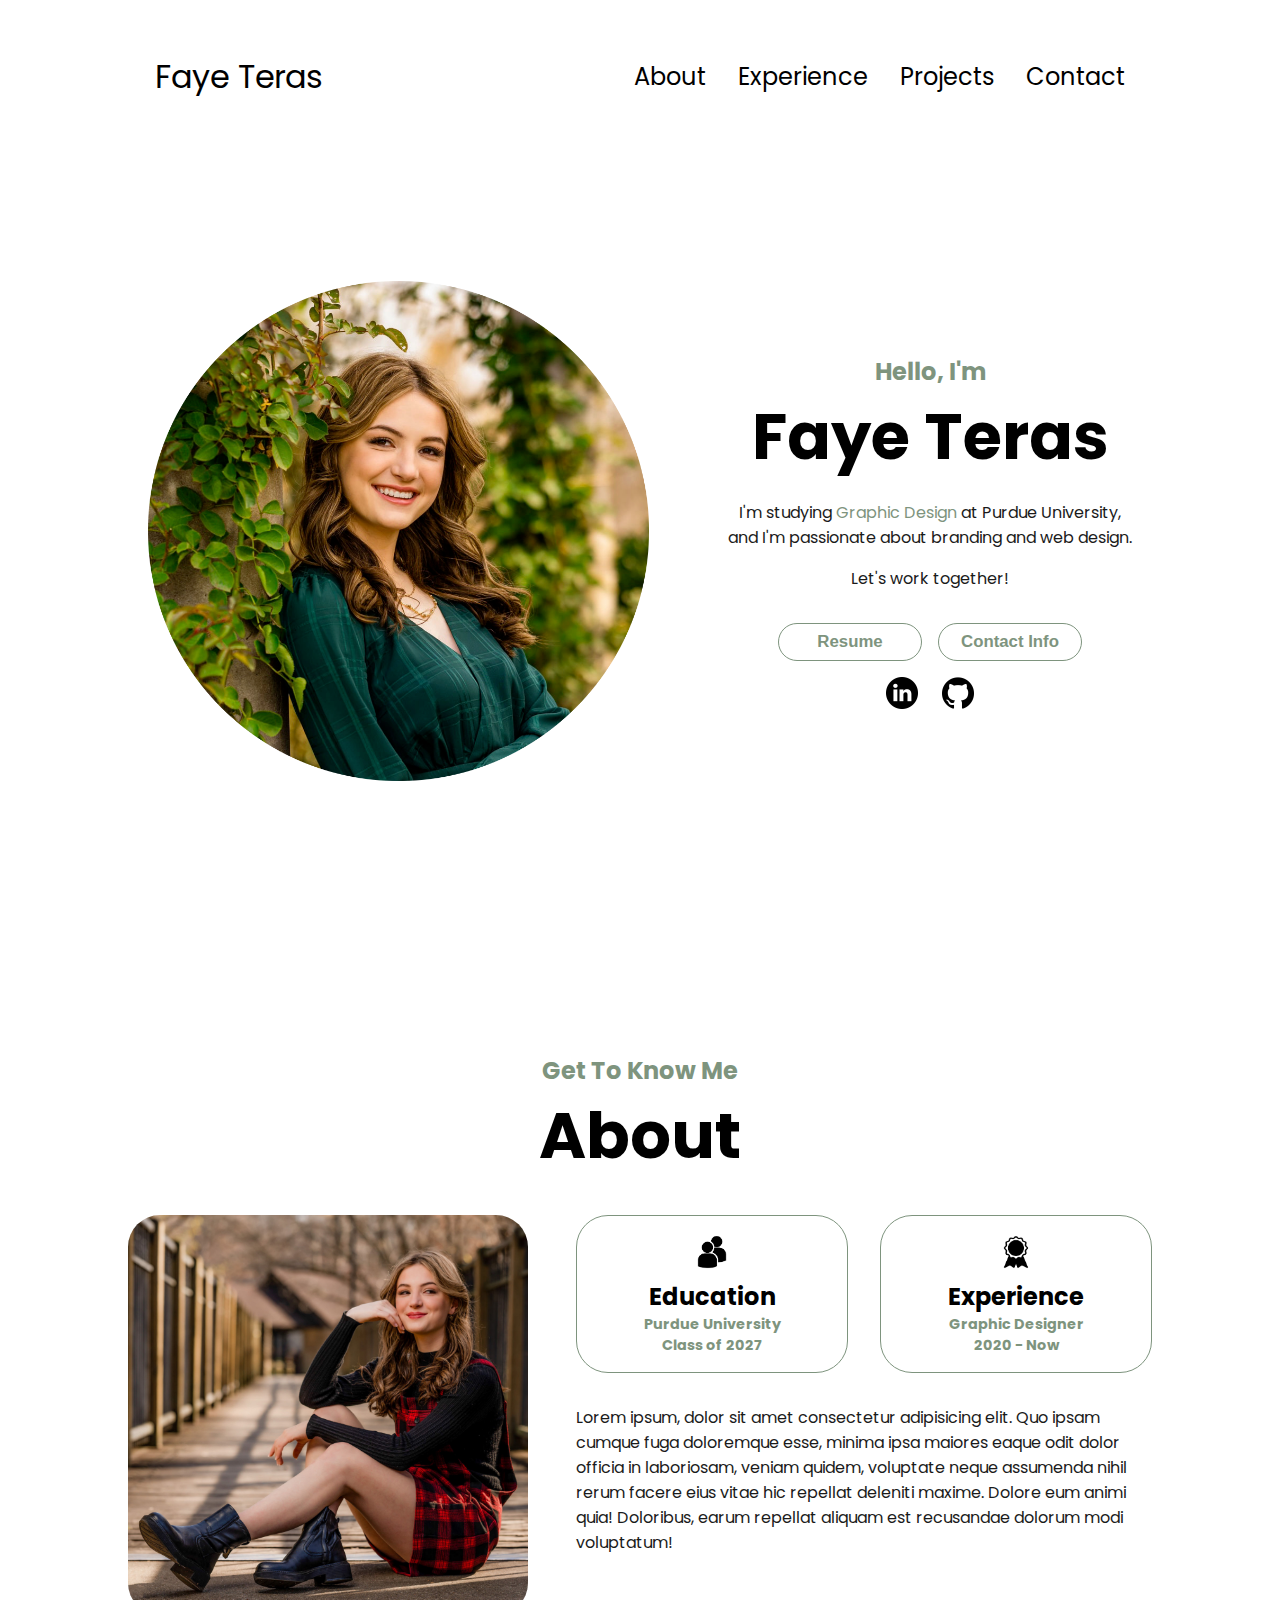
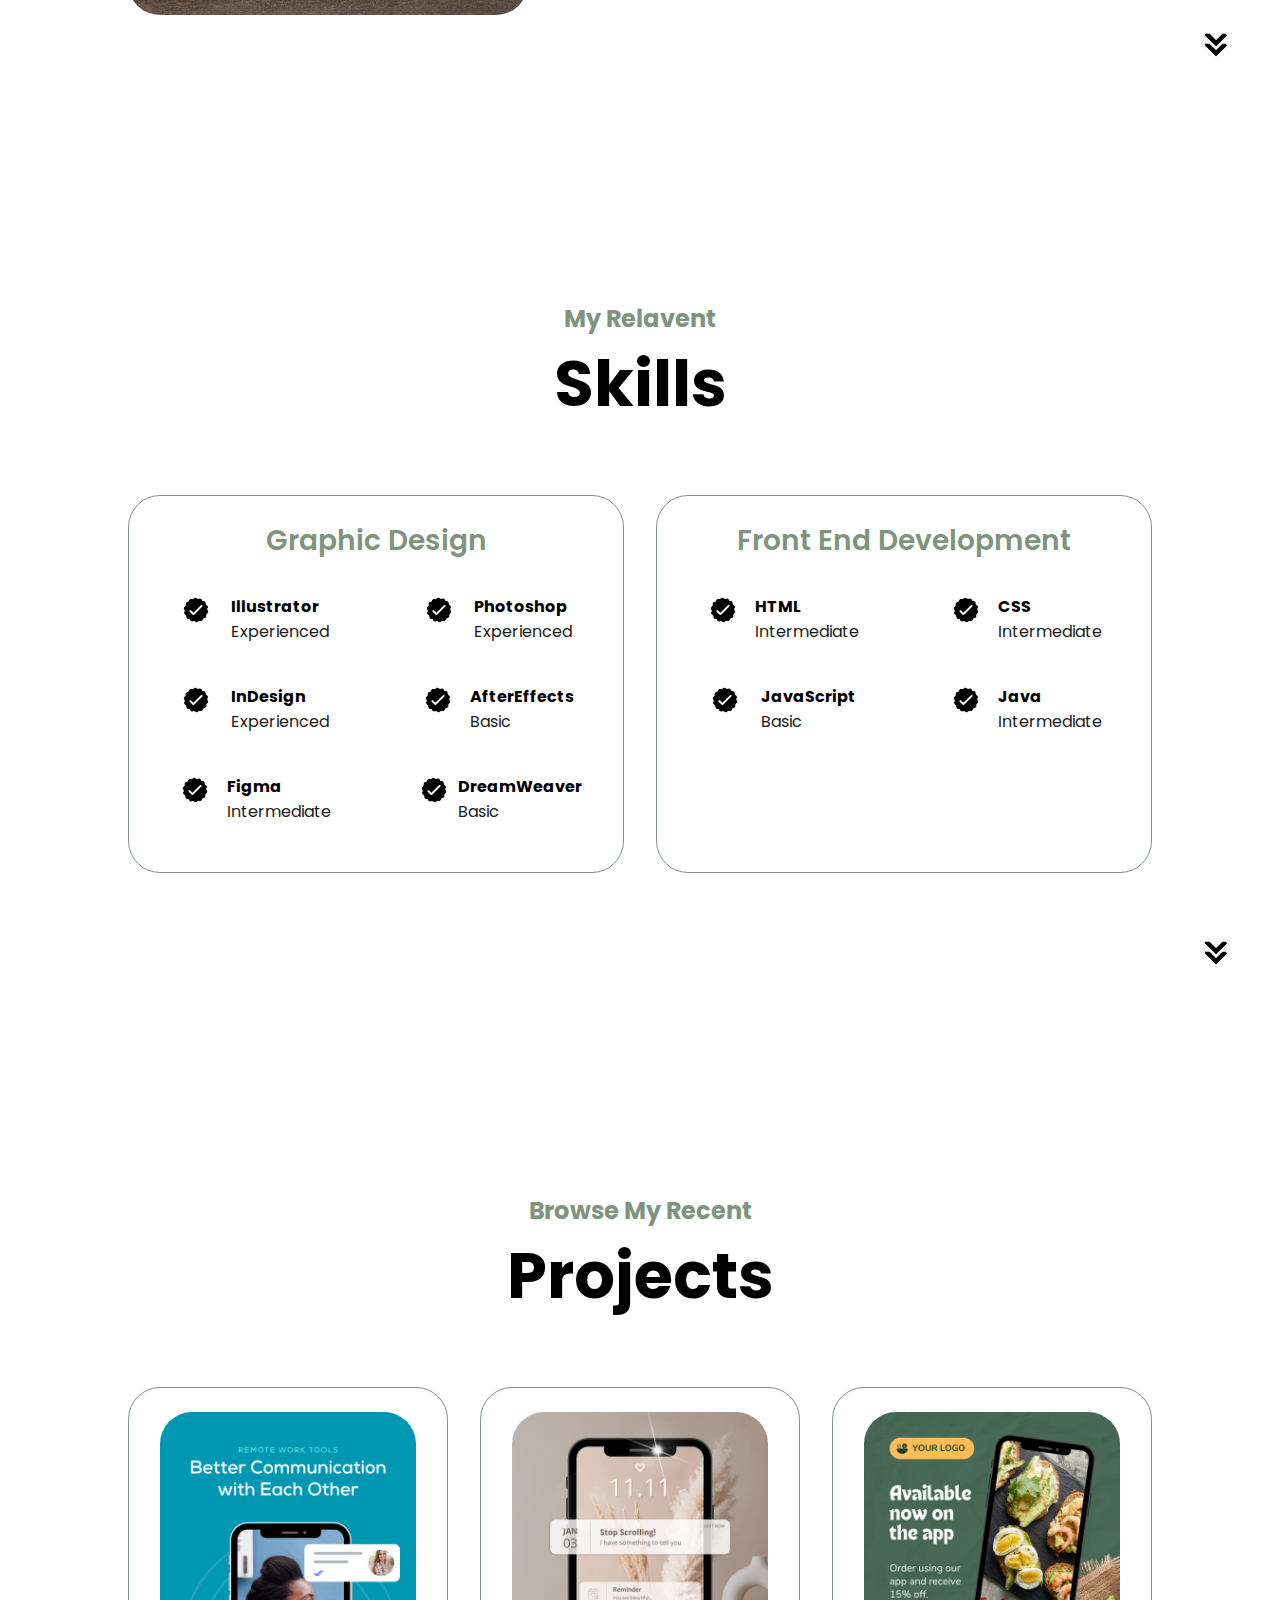
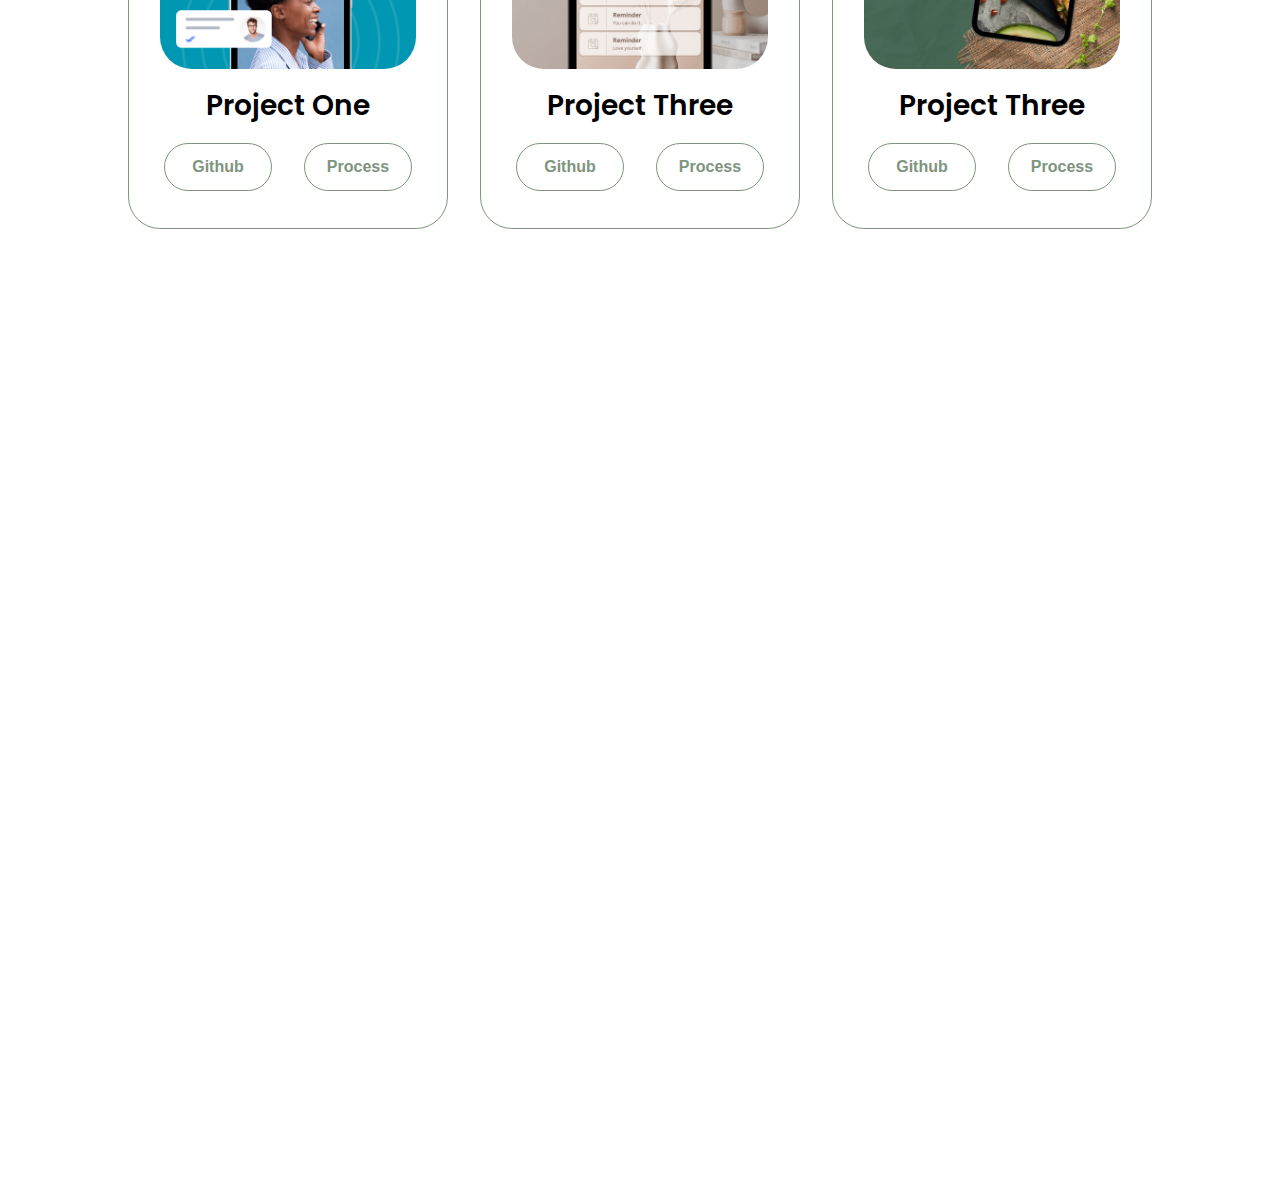
==== index.html @ a43ea4df "Projects" ====
<!DOCTYPE html>
<html lang="en">
  <head>
    <meta charset="UTF-8" />
    <meta name="viewport" content="width=device-width, initial-scale=1.0" />
    <title>My Portfolio</title>
    <link rel="stylesheet" href="style.css" />
    <link rel="stylesheet" href="mediaqueries.css" />
  </head>

  <body>
    <nav id="desktop-nav">
      <div class="logo">Faye Teras</div>
      <div>
        <ul class="nav-links">
          <li><a href="#about">About</a></li>
          <li><a href="#experience">Experience</a></li>
          <li><a href="#projects">Projects</a></li>
          <li><a href="#contact">Contact</a></li>
        </ul>
      </div>
    </nav>

    <nav id="hamburger-nav">
      <div class="logo">Faye Teras</div>
      <div class="hamburger-menu">
        <div class="hamburger-icon" onclick="toggleMenu()">
          <span></span>
          <span></span>
          <span></span>
        </div>
        <div class="menu-links">
          <li><a href="#about" onclick="toggleMenu()">About</a></li>
          <li><a href="#experience" onclick="toggleMenu()">Experience</a></li>
          <li><a href="#projects" onclick="toggleMenu()">Projects</a></li>
          <li><a href="#contact" onclick="toggleMenu()">Contact</a></li>
        </div>
      </div>
    </nav>

    <section id="profile">
      <div class="section__pic-container">
        <img src="./assets/profile-pic.png" alt="Faye Teras profile Picture" />
      </div>
      <div class="section__text">
        <h4 class="section__text__p1">Hello, I'm</h4>
        <h1 class="title">Faye Teras</h1>
        <p class="section__text__description">
          I'm studying <emph>Graphic Design</emph> at Purdue University,
          <br />and I'm passionate about branding and web design.
        </p>
        <p class="section__text__description">Let's work together!</p>
        <div class="btn-container">
          <button
            class="btn btn-color-2"
            onclick="window.open('./assets/resume.pdf')"
          >
            Resume
          </button>
          <button class="btn btn-color-1" onclick="location.href='./#contact'">
            Contact Info
          </button>
        </div>
        <div id="socials-container">
          <img
            src="./assets/linkedin.png"
            alt="LinkedIn Profile"
            class="icon"
            onclick="location.href='https://www.linkedin.com/in/emma-teras-9372b9293/'"
          />
          <img
            src="./assets/github.png"
            alt="Github"
            class="icon"
            onclick="location.href='https://www.linkedin.com/in/emma-teras-9372b9293/'"
          />
        </div>
      </div>
    </section>

    <section id="about">
      <h4 class="section__text__p1">Get To Know Me</h4>
      <h1 class="title">About</h1>
      <div class="section-container">
        <div class="section__pic-container">
          <img
            src="assets/about-pic.png"
            alt="Profile Picture"
            class="about-pic"
          />
        </div>
        <div class="about-details-container">
          <div class="about-containers">
            <div class="detail-containers">
              <img
                src="./assets/education.png"
                alt="Education Icon"
                class="graphic about-icon"
              />
              <h3>Education</h3>
              <h4>Purdue University <br />Class of 2027</h4>
            </div>
            <div class="detail-containers">
              <img
                src="./assets/experience.png"
                alt="Experience Icon"
                class="graphic about-icon"
              />
              <h3>Experience</h3>
              <h4>Graphic Designer <br />2020 - Now</h4>
            </div>
          </div>
          <div class="text-container">
            <p>
              Lorem ipsum, dolor sit amet consectetur adipisicing elit. Quo
              ipsam cumque fuga doloremque esse, minima ipsa maiores eaque odit
              dolor officia in laboriosam, veniam quidem, voluptate neque
              assumenda nihil rerum facere eius vitae hic repellat deleniti
              maxime. Dolore eum animi quia! Doloribus, earum repellat aliquam
              est recusandae dolorum modi voluptatum!
            </p>
          </div>
        </div>
      </div>
      <img
        src="./assets/arrow.png"
        alt="Arrow icon"
        class="icon arrow"
        onclick="location.href='#experience'"
      />
    </section>

    <section id="experience">
      <h4 class="section__text__p1">My Relavent</h4>
      <h1 class="title">Skills</h1>
      <div class="experience-details-container">
        <div class="about-containers">
          <div class="details-containers">
            <h2 class="experience-sub-title">Graphic Design</h2>
            <div class="article-container">
              <article>
                <img
                  src="./assets/checkmark.png"
                  alt="experience icon"
                  class="graphic"
                />
                <div>
                  <h3>Illustrator</h3>
                  <p>Experienced</p>
                </div>
              </article>
              <article>
                <img
                  src="./assets/checkmark.png"
                  alt="experience icon"
                  class="graphic"
                />
                <div>
                  <h3>Photoshop</h3>
                  <p>Experienced</p>
                </div>
              </article>
              <article>
                <img
                  src="./assets/checkmark.png"
                  alt="experience icon"
                  class="graphic"
                />
                <div>
                  <h3>InDesign</h3>
                  <p>Experienced</p>
                </div>
              </article>
              <article>
                <img
                  src="./assets/checkmark.png"
                  alt="experience icon"
                  class="graphic"
                />
                <div>
                  <h3>AfterEffects</h3>
                  <p>Basic</p>
                </div>
              </article>
              <article>
                <img
                  src="./assets/checkmark.png"
                  alt="experience icon"
                  class="graphic"
                />
                <div>
                  <h3>Figma</h3>
                  <p>Intermediate</p>
                </div>
              </article>
              <article>
                <img
                  src="./assets/checkmark.png"
                  alt="experience icon"
                  class="graphic"
                />
                <div>
                  <h3>DreamWeaver</h3>
                  <p>Basic</p>
                </div>
              </article>
            </div>
          </div>
          <div class="details-containers">
            <h2 class="experience-sub-title">Front End Development</h2>
            <div class="article-container">
              <article>
                <img
                  src="./assets/checkmark.png"
                  alt="experience icon"
                  class="graphic"
                />
                <div>
                  <h3>HTML</h3>
                  <p>Intermediate</p>
                </div>
              </article>
              <article>
                <img
                  src="./assets/checkmark.png"
                  alt="experience icon"
                  class="graphic"
                />
                <div>
                  <h3>CSS</h3>
                  <p>Intermediate</p>
                </div>
              </article>
              <article>
                <img
                  src="./assets/checkmark.png"
                  alt="experience icon"
                  class="graphic"
                />
                <div>
                  <h3>JavaScript</h3>
                  <p>Basic</p>
                </div>
              </article>
              <article>
                <img
                  src="./assets/checkmark.png"
                  alt="experience icon"
                  class="graphic"
                />
                <div>
                  <h3>Java</h3>
                  <p>Intermediate</p>
                </div>
              </article>
            </div>
          </div>
        </div>
      </div>
      <img
        src="./assets/arrow.png"
        alt="Arrow icon"
        class="icon arrow"
        onclick="location.href='./#projects'"
      />
    </section>

    <section id="projects">
      <h4 class="section__text__p1">Browse My Recent</h4>
      <h1 class="title">Projects</h1>
      <div class="experience-details-container">
        <div class="details-containers color-container">
          <div class="article-container">
            <img
              src="./assets/project-1.png"
              alt="Project 1"
              class="project-img"
            />
          </div>
          <h2 class="experience-sub-title project-title">Project One</h2>
          <div class="button-container">
            <button
              class="btn btn-color-2 project-btn"
              onclick="location.href='https://github.com/'"
            >Github</button>
            <button
              class="btn btn-color-2 project-btn"
              onclick="location.href='https://github.com/'"
            >Process</button>
          </div>
        </div>
        <div class="details-containers color-container">
          <div class="article-container">
            <img
              src="./assets/project-2.png"
              alt="Project 2"
              class="project-img"
            />
          </div>
          <h2 class="experience-sub-title project-title">Project Three</h2>
          <div class="button-container">
            <button
              class="btn btn-color-2 project-btn"
              onclick="location.href='https://github.com/'"
            >Github</button>
            <button
              class="btn btn-color-2 project-btn"
              onclick="location.href='https://github.com/'"
            >Process</button>
          </div>
        </div>
        <div class="details-containers color-container">
          <div class="article-container">
            <img
              src="./assets/project-3.png"
              alt="Project 3"
              class="project-img"
            />
          </div>
          <h2 class="experience-sub-title project-title">Project Three</h2>
          <div class="button-container">
            <button
              class="btn btn-color-2 project-btn"
              onclick="location.href='https://github.com/'"
            >Github</button>
            <button
              class="btn btn-color-2 project-btn"
              onclick="location.href='https://github.com/'"
            >Process</button>
          </div>
        </div>
      </div>
      
    </section>

    <script src="script.js"></script>
  </body>
</html>
---- style.css ----
/* GENERAL                      #region*/

    @import url('https://fonts.googleapis.com/css2?family=Poppins:wght@300;400;500;600&display=swap');

    * {
        margin: 0;
        padding: 0;
    }

    body {
        font-family: "Poppins", sans-serif;
    }

    html {
        scroll-behavior: smooth;
    }

    p {
        color:rgb(27, 27, 27);
        font-size: 100%;
        font-weight: 400;
    }

    h4 {
        color: rgb(126, 148, 126);
        font-size: medium;
    }

    h3 {
        color: black;
        font-size: 2rem;
    }

     h1:hover, h2:hover, h3:hover, h4:hover {
        cursor: default;
    }
    /* #endregion */


/* TRANSITION */

    a, .btn{
        transition: all 300ms ease;
    }

/* DESKTOP NAV                  #region*/
    nav,
    .nav-links {
        display: flex;
    }

    nav {
        justify-content: space-around;
        align-items: center;
        height: 17vh;
    }

    .nav-links {
        gap: 2rem;
        list-style: none;
        font-size: 1.5rem;
    }

    a {
        color: black;
        text-decoration: none;
        text-decoration-color: white;
    }

    a:hover {
        color: rgb(126, 148, 126);
        text-decoration: underline;
        text-underline-offset: 0.5rem;
        text-decoration-color: rgb(126, 148, 126);
    }

    .logo {
        font-size: 2rem;
        
    }
    .logo:hover {
        cursor: default;
    }
/* #endregion */



/* HAMBURGER MENU               #region*/
    #hamburger-nav {
        display: none;
    }

    .hamburger-menu {
        position: relative;
        display: inline-block;
    }

    .hamburger-icon {
        display: flex;
        flex-direction: column;
        justify-content: space-between;
        height: 24px;
        width: 30px;
        cursor: pointer;
    }

    .hamburger-icon span {
        width: 100%;
        height: 2px;
        background-color: black;
        transition: all 0.3 ease-in-out;
    }

    .menu-links {
        position: absolute;
        top: 100%;
        right: 0%;
        background: white;
        width: fit-content;
        max-height: 0;
        overflow: hidden;
        transition: all 0.3 ease-in-out;
    }

    .menu-links a {
        display: block;
        padding: 10px;
        text-align: center;
        font-size: 1.5rem;
        color: black;
        text-decoration: none;
        transition: all 0.3 ease-in-out;
    }

    .menu-links li {
        list-style: none;
    }

    .menu-links.open {
        max-height: 300px;
    }

    .hamburger-icon.open span:first-child{
        transform: rotate(45deg) translate(10px, 5px);
    }
    .hamburger-icon.open span:nth-child(2){
        opacity: 0;
    }
    .hamburger-icon.open span:last-child{
        transform: rotate(-45deg) translate(10px, -5px);
    }

    .hamburger-icon span:first-child {
        transform: none;
    }
    .hamburger-icon span:first-child {
        opacity: 1;
    }
    .hamburger-icon span:first-child {
        transform: none;
    }
/* #endregion */

/* SECTIONS                     #region*/
    
    section {
        padding-top: 4rem;
        padding-bottom: 4rem;
        height: 96rem;
        margin: 8rem 8rem;
        box-sizing: border-box;
        min-height: fit-content;
    }

    .section-contatiner {
        display: flex;
    }
    /* #endregion */

/* PROFILE */

    #profile {
        display: flex;
        justify-content: center;
        gap: 5rem;
        height: 40vh;
        margin: 4rem 8rem;
    }

    .section__pic-container {
        display: flex;
        height: 500px;
        width: 500px;
        margin: auto, 0;
    }

    .section__text {
        align-self: center;
        text-align: center;
    }

    emph {
        color: rgb(126, 148, 126);
    }

    .section__text__p1 {
        text-align: center;
        font-size: 1.5rem;
    }

    .section__text__description {
        font-weight: 0;
        font-size: medium;
        margin-top: 1rem;
    }

    .title {
        font-size: 4rem;
        text-align: center;
    }

    #socials-container {
        display: flex;
        justify-content: center;
        margin-top: 1rem;
        gap: 1.5rem;
    }
    /* #endregion */

/* ICONS */

    .icon {
        cursor: pointer;
        height: 2rem;
        transition: all 300ms ease;
    }

    .icon:hover {
        filter:opacity(50%);
    }

/* BUTTONS */

    .btn-container {
        display: flex;
        justify-content: center;
        gap: 1rem;
        margin-top: 2rem;
    }

    .btn {
        font-weight: 600;
        font-size: 105%;
        transition: all 300ms ease;
        padding: .5rem;
        width: 9rem;
        border-radius: 2rem;
    }

    .btn-color-1, .btn-color-2 {
        border: rgb(126, 148, 126) 0.1rem solid;
        color: rgb(126, 148, 126);
        background: none;
    }

    .btn-color-2:hover, .btn-color-1:hover {
        background-color: rgb(126, 148, 126);
        border: none;
        cursor: pointer;
        color: white;
    }

    .btn-container {
        gap: 1rem;
    }

/* ABOUT */

    #about {
        position: relative;
        height: 45rem;
        padding-top: 5rem;
        justify-content: center;
        align-items: center;
    }

    .about-details-container {
        justify-content: flex-start;
        flex-direction: column;
    }

    .about-containers, .about-details-container {
        display: flex;
        gap: 2rem;
    }

    .about-pic {
        border-radius: 2rem;
    }

    .arrow {
        position: absolute;
        right: -5rem;
        bottom: 2rem;
    }

    .detail-containers {
        padding: 1rem;
        flex: 1;
        border-radius: 2rem;
        border: rgb(126, 148, 126) 0.1rem solid;
        text-align: center;
    }

    h4 {
        font-size: 90%;
    }

    #about .graphic {
        height: 2.5rem;
    }

    h3 {
        font-size: 1.5rem;
    }

    .section-container {
        padding-top: 2rem;
        gap: 3rem;
        height: auto;
        display: flex;
    }

    #about .section__pic-container {
        height: 400px;
        width: 400px;
        margin: auto, 0;
    }

/* EXPERIENCE */
    #experience {
        position: relative;
        height: 30rem;
        padding-top: 5rem;
    }

    .experience-sub-title {
        color: rgb(126, 148, 126);
        font-weight: 600;
        font-size: 1.75rem;
        margin-bottom: 2rem;
    }

    .experience-details-container {
        display: flex;
        justify-content: center;
        flex-direction: row;
        gap: 2rem;
    }

    .details-containers {
        padding: 1.5rem;
        padding-bottom: 3rem;
        margin: 4rem 0;
        flex: 1;
        text-align: center;
        border: rgb(126, 148, 126) .1rem solid;
        border-radius: 2rem;
    }

    .article-container {
        display: flex;
        text-align: initial;
        flex-wrap: wrap;
        flex-direction: row;
        gap: 2.5rem;
        justify-content: space-around;
    }

    article {
        display: flex;
        width: 10rem;
        justify-content: space-around;
        gap: 0.5rem;
    }

    article h3 {
        font-size: medium;
    }

    article .graphic {
        height: 2rem;
    }

/* PROJECTS #region */
    #projects {
        position: relative;
    }

    .color-container {
        background-color: rgb(255, 255, 255);
        height: 23rem;
        min-width: 10rem;
    }

    .project-title {
        color: black;
        margin-bottom: 1rem;
    }

    .project-img {
        border-radius: 2rem;
        width: 95%;
        margin-bottom: 1rem;
    }

    .button-container {
        display: flex;
        flex-direction: row;
        justify-content: center;
        gap: 2rem;
    }

    .project-btn {
        width: 40%;
        height: 3rem;
        font-size: medium;
        min-width: 4rem;
    }



/* #endregion */
---- mediaqueries.css ----
@media screen and (max-width: 1000px) {
    #desktop-nav {
        display: none;
    }
    #hamburger-nav {
        display: flex;
    }
}
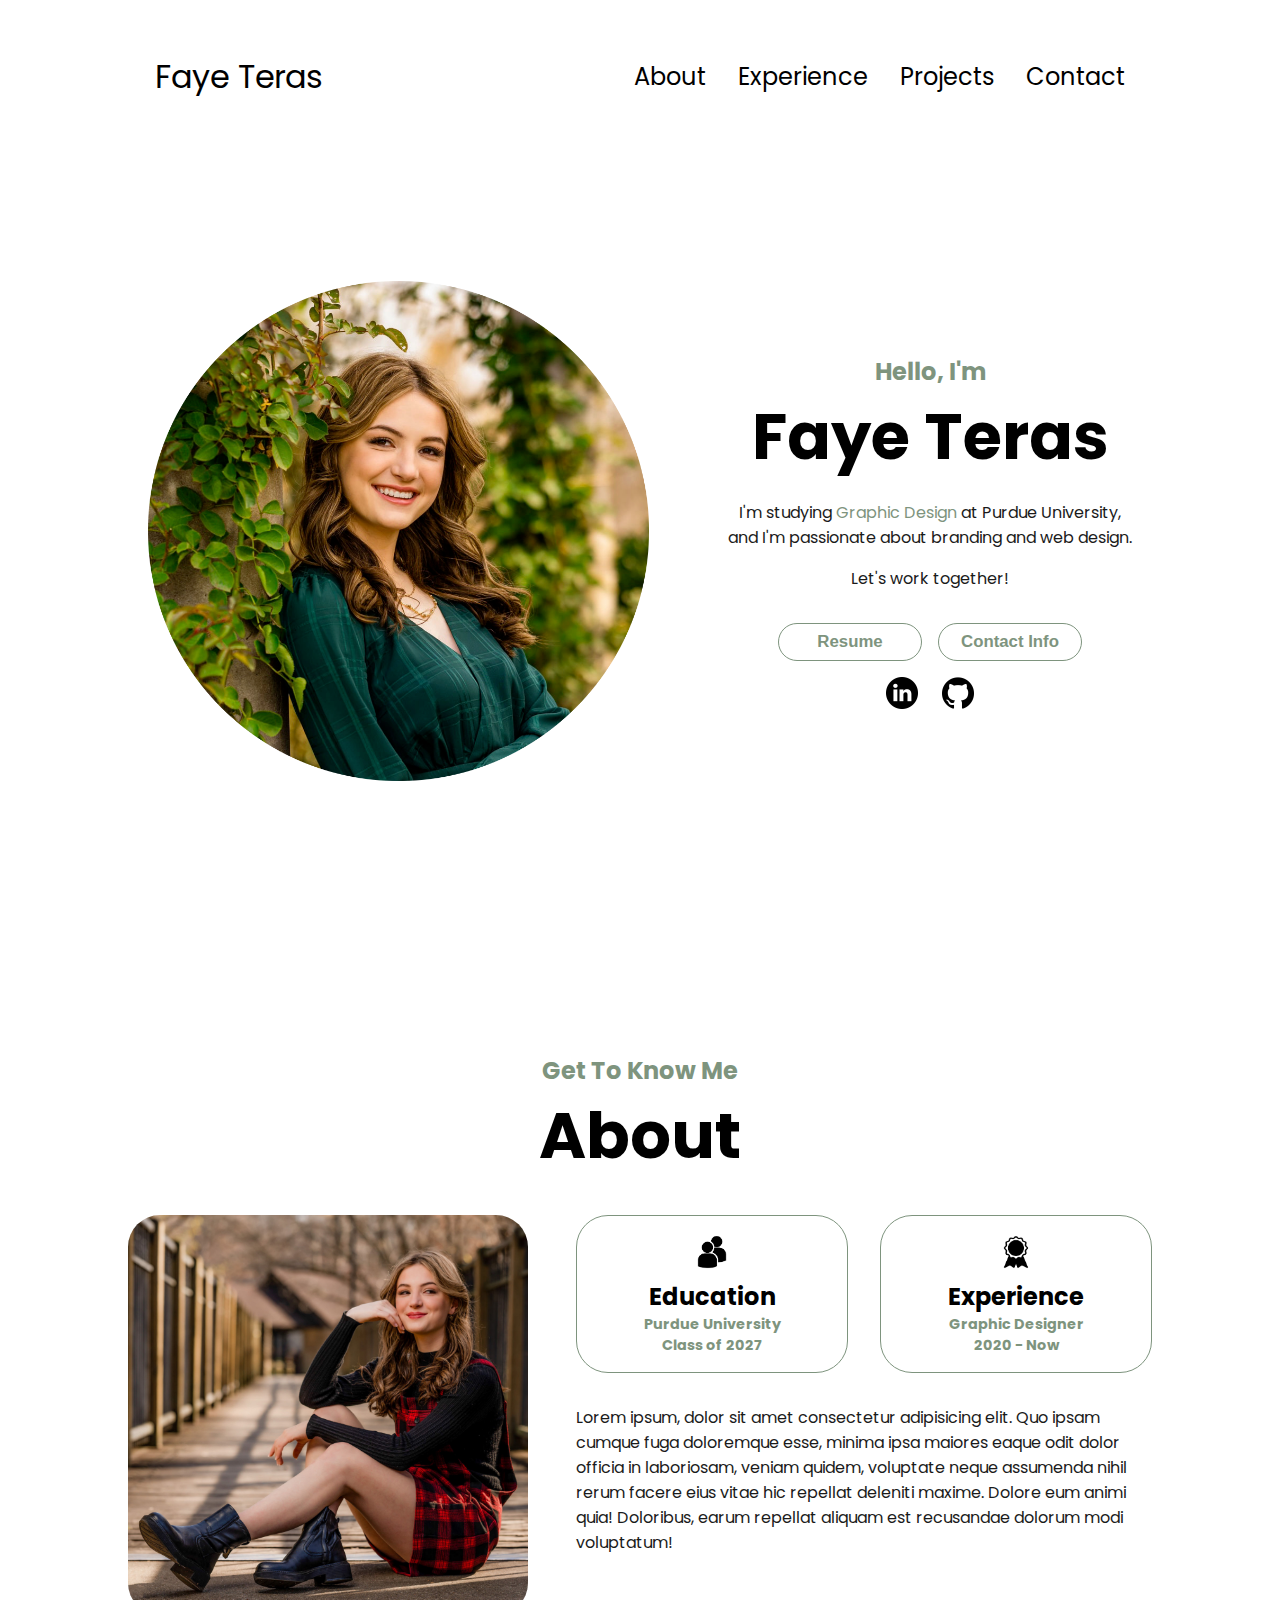
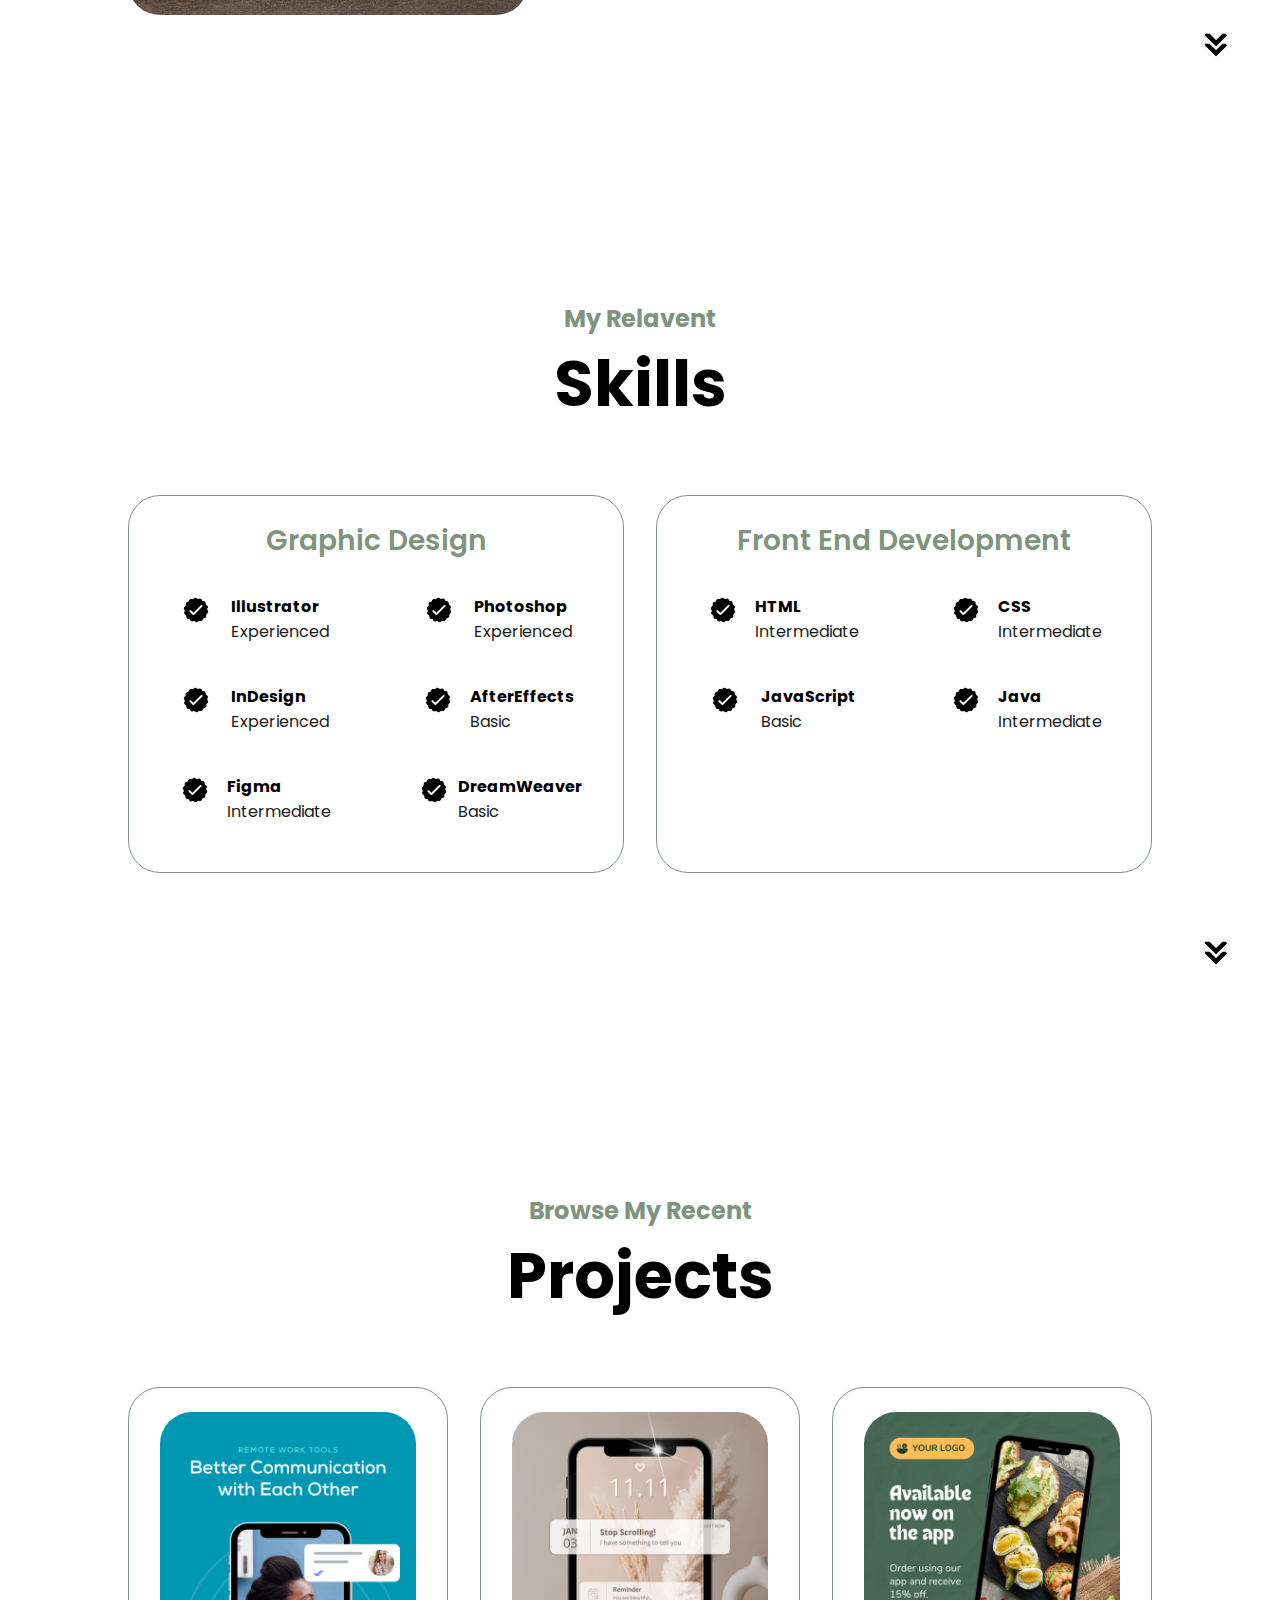
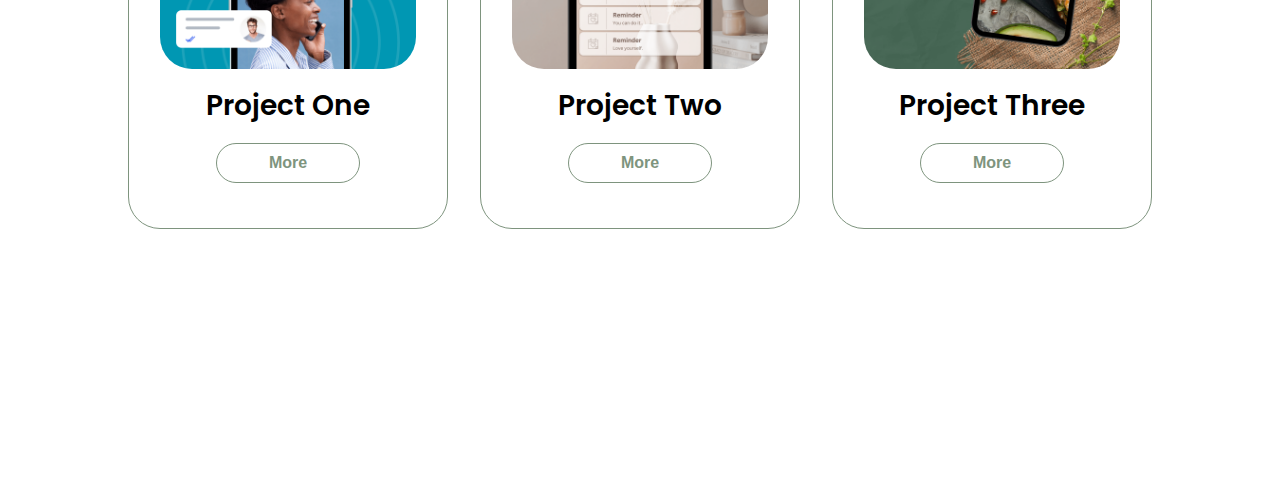
==== commit 7bc67b6d: "Projects Page" ====
--- a/index.html
+++ b/index.html
@@ -279,14 +279,14 @@
           </div>
           <h2 class="experience-sub-title project-title">Project One</h2>
           <div class="button-container">
-            <button
-              class="btn btn-color-2 project-btn"
-              onclick="location.href='https://github.com/'"
-            >Github</button>
-            <button
-              class="btn btn-color-2 project-btn"
-              onclick="location.href='https://github.com/'"
-            >Process</button>
+            <a href="projects.html">
+              <button
+                class="btn btn-color-2 project-btn"
+                onclick="location.href='https://github.com/'"
+              >
+                More
+              </button>
+            </a>
           </div>
         </div>
         <div class="details-containers color-container">
@@ -297,16 +297,16 @@
               class="project-img"
             />
           </div>
-          <h2 class="experience-sub-title project-title">Project Three</h2>
+          <h2 class="experience-sub-title project-title">Project Two</h2>
           <div class="button-container">
-            <button
-              class="btn btn-color-2 project-btn"
-              onclick="location.href='https://github.com/'"
-            >Github</button>
-            <button
-              class="btn btn-color-2 project-btn"
-              onclick="location.href='https://github.com/'"
-            >Process</button>
+            <a href="projects.html">
+              <button
+                class="btn btn-color-2 project-btn"
+                onclick="location.href='https://github.com/'"
+              >
+                More
+              </button>
+            </a>
           </div>
         </div>
         <div class="details-containers color-container">
@@ -319,18 +319,17 @@
           </div>
           <h2 class="experience-sub-title project-title">Project Three</h2>
           <div class="button-container">
-            <button
-              class="btn btn-color-2 project-btn"
-              onclick="location.href='https://github.com/'"
-            >Github</button>
-            <button
-              class="btn btn-color-2 project-btn"
-              onclick="location.href='https://github.com/'"
-            >Process</button>
-          </div>
-        </div>
-      </div>
-      
+            <a href="projects.html">
+              <button
+                class="btn btn-color-2 project-btn"
+                onclick="location.href='https://github.com/'"
+              >
+                More
+              </button>
+            </a>
+          </div>
+        </div>
+      </div>
     </section>
 
     <script src="script.js"></script>
--- a/style.css
+++ b/style.css
@@ -166,7 +166,6 @@
     section {
         padding-top: 4rem;
         padding-bottom: 4rem;
-        height: 96rem;
         margin: 8rem 8rem;
         box-sizing: border-box;
         min-height: fit-content;
@@ -175,7 +174,7 @@
     .section-contatiner {
         display: flex;
     }
-    /* #endregion */
+/* #endregion */
 
 /* PROFILE */
 
@@ -418,16 +417,58 @@
         display: flex;
         flex-direction: row;
         justify-content: center;
-        gap: 2rem;
     }
 
     .project-btn {
-        width: 40%;
-        height: 3rem;
+        height: 2.5rem;
         font-size: medium;
-        min-width: 4rem;
-    }
-
-
-
-/* #endregion */+        min-width: 6rem;
+    }
+/* #endregion */
+
+/* Projects */
+    .page-title {
+        font-size: 600%;
+        color: rgb(126, 148, 126);
+        letter-spacing: 10px;
+    }
+
+    .p1-section {
+        padding: 0;
+        margin: 3rem 8rem;
+    }
+
+    .page-header {
+        height: 10rem;
+        padding: 0 9rem;
+        margin: 0;
+        text-align: center;
+    }
+
+    .p1-container {
+        display: flex;
+        flex-wrap: wrap;
+        justify-content: space-around;
+        flex-direction: row;
+        gap: 1rem;
+        padding: 3rem;
+        padding-bottom: 3rem;
+        border: rgb(126, 148, 126) .1rem solid;
+        border-radius: 2rem;
+    }
+
+    .project-details {
+        width: 45%;
+    }
+
+    .project-details h2 {
+        font-size: 300%;
+        margin-bottom: 1rem;
+        color: rgb(126, 148, 126);
+    }
+
+    .project-image {
+        border-radius: 2rem;
+        width: 45%;
+        margin-top: 1rem;
+    }
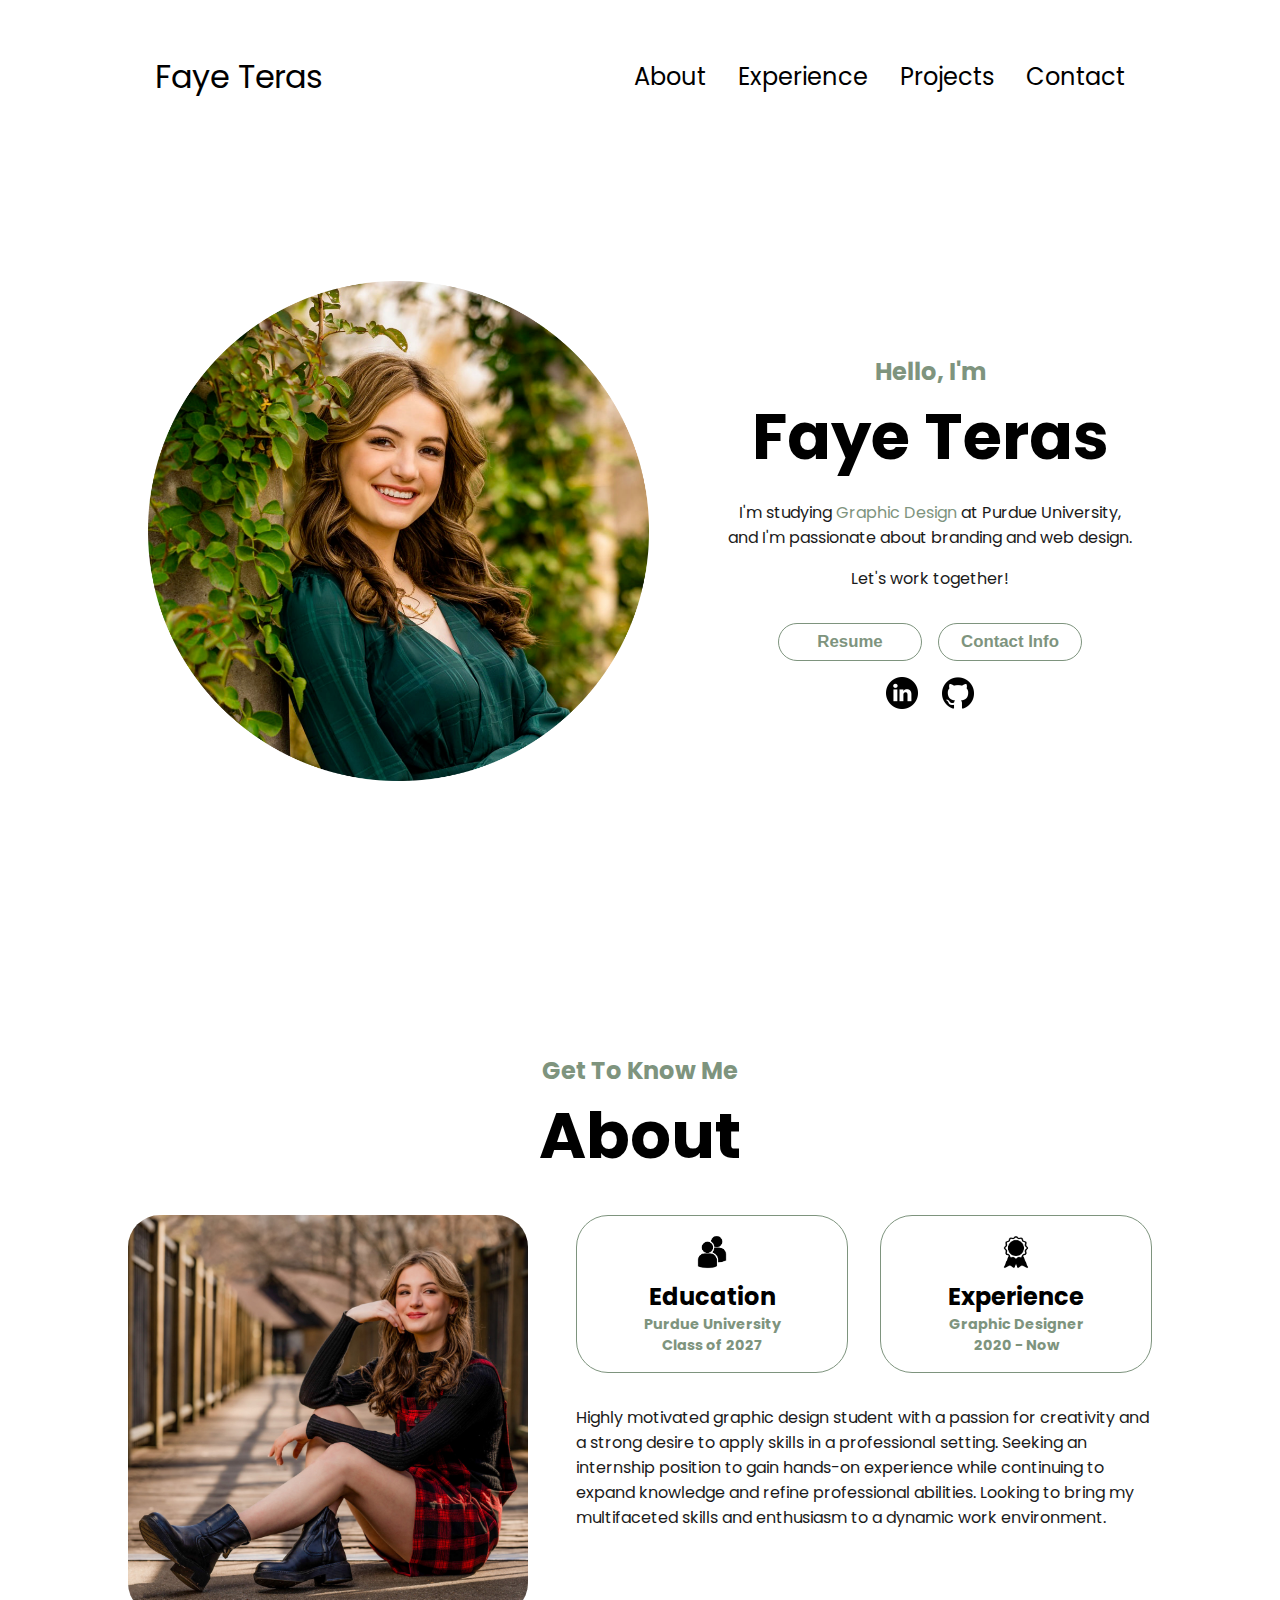
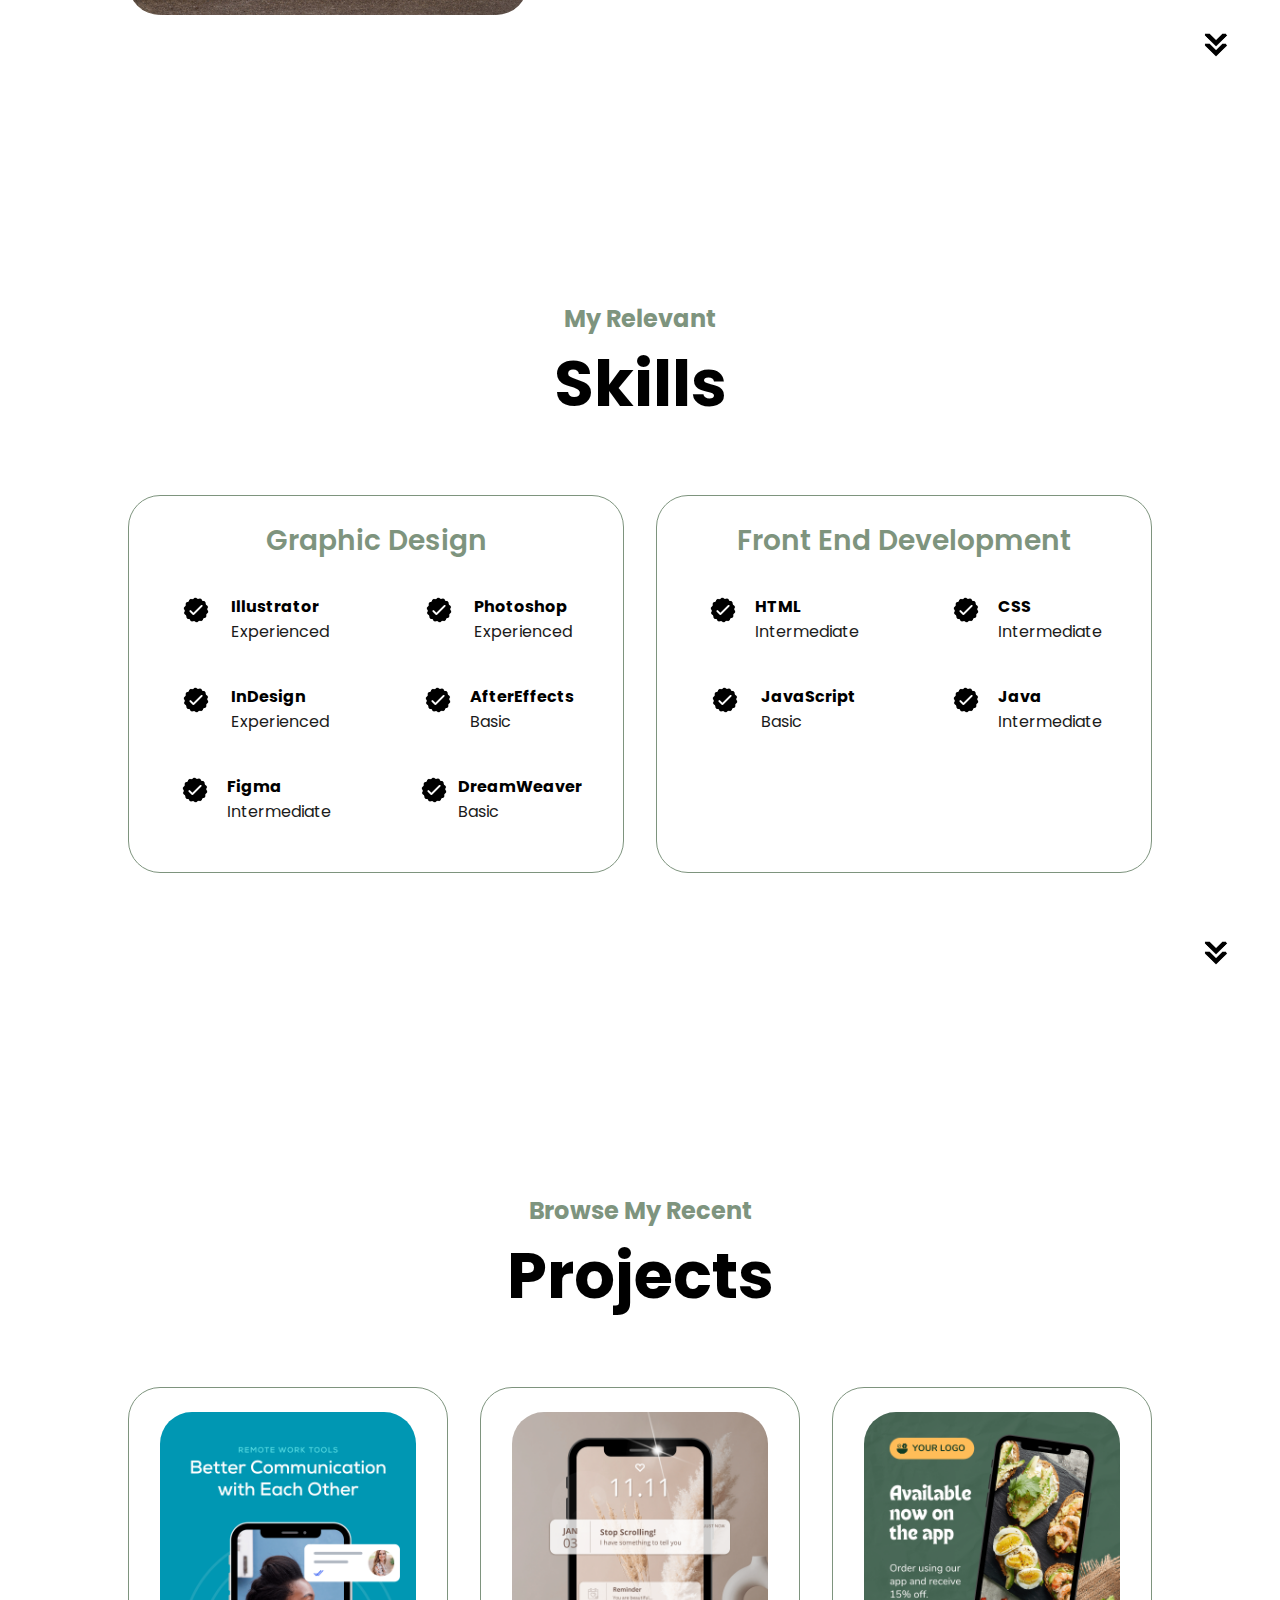
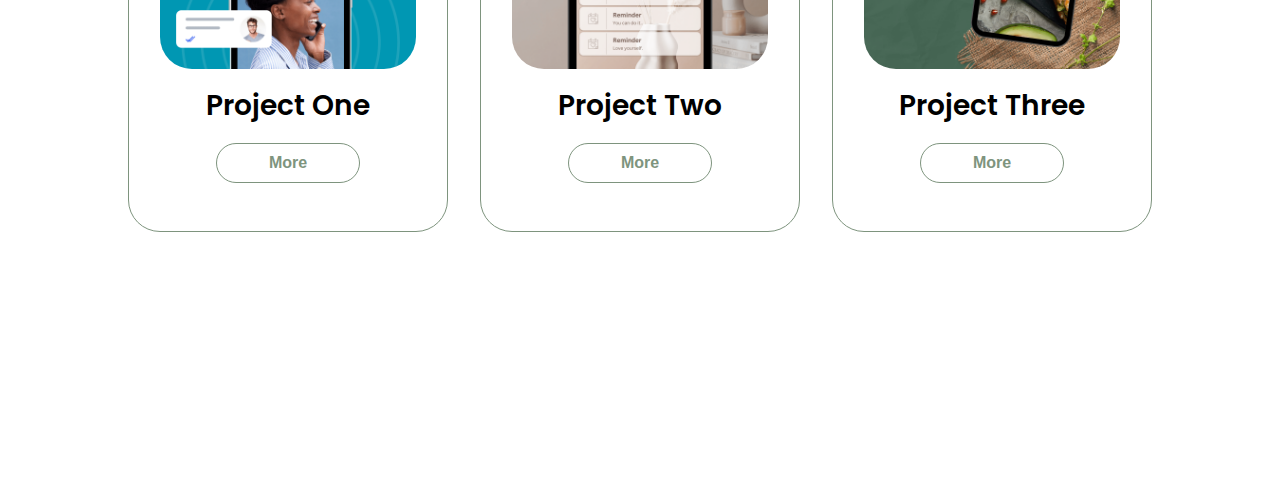
==== commit 63343443: "Mobile Update" ====
--- a/index.html
+++ b/index.html
@@ -15,7 +15,7 @@
         <ul class="nav-links">
           <li><a href="#about">About</a></li>
           <li><a href="#experience">Experience</a></li>
-          <li><a href="#projects">Projects</a></li>
+          <li><a href=projects.html>Projects</a></li>
           <li><a href="#contact">Contact</a></li>
         </ul>
       </div>
@@ -72,7 +72,7 @@
             src="./assets/github.png"
             alt="Github"
             class="icon"
-            onclick="location.href='https://www.linkedin.com/in/emma-teras-9372b9293/'"
+            onclick="location.href='https://github.com/fayeteras'"
           />
         </div>
       </div>
@@ -112,12 +112,8 @@
           </div>
           <div class="text-container">
             <p>
-              Lorem ipsum, dolor sit amet consectetur adipisicing elit. Quo
-              ipsam cumque fuga doloremque esse, minima ipsa maiores eaque odit
-              dolor officia in laboriosam, veniam quidem, voluptate neque
-              assumenda nihil rerum facere eius vitae hic repellat deleniti
-              maxime. Dolore eum animi quia! Doloribus, earum repellat aliquam
-              est recusandae dolorum modi voluptatum!
+              Highly motivated graphic design student with a passion for creativity and a strong desire to apply skills in a professional setting. Seeking an internship position
+to gain hands-on experience while continuing to expand knowledge and refine professional abilities. Looking to bring my multifaceted skills and enthusiasm to a dynamic work environment.
             </p>
           </div>
         </div>
@@ -131,7 +127,7 @@
     </section>
 
     <section id="experience">
-      <h4 class="section__text__p1">My Relavent</h4>
+      <h4 class="section__text__p1">My Relevant</h4>
       <h1 class="title">Skills</h1>
       <div class="experience-details-container">
         <div class="about-containers">
@@ -282,7 +278,7 @@
             <a href="projects.html">
               <button
                 class="btn btn-color-2 project-btn"
-                onclick="location.href='https://github.com/'"
+                onclick="location.href='https://github.com/fayeteras'"
               >
                 More
               </button>
@@ -322,7 +318,7 @@
             <a href="projects.html">
               <button
                 class="btn btn-color-2 project-btn"
-                onclick="location.href='https://github.com/'"
+                onclick="location.href='https://github.com/fayeteras'"
               >
                 More
               </button>
--- a/style.css
+++ b/style.css
@@ -72,6 +72,7 @@
         text-decoration: underline;
         text-underline-offset: 0.5rem;
         text-decoration-color: rgb(126, 148, 126);
+        cursor: pointer;
     }
 
     .logo {
@@ -398,7 +399,7 @@
 
     .color-container {
         background-color: rgb(255, 255, 255);
-        height: 23rem;
+        height: fit-content;
         min-width: 10rem;
     }
 
@@ -427,48 +428,282 @@
 /* #endregion */
 
 /* Projects */
+    .page-header {
+        display: flex;
+        flex-wrap: wrap;
+        justify-content: left;
+        padding: 2rem 5rem 15rem 5rem;
+        margin: 0;
+        width: 80;
+    }
+    
     .page-title {
-        font-size: 600%;
+        font-size: 700%;
+        width: 100%;
         color: rgb(126, 148, 126);
-        letter-spacing: 10px;
-    }
-
-    .p1-section {
+        letter-spacing: 20px;
+    }
+
+    .projects-summary {
+        padding: 2rem 0;
+        width: 75%;
+    }
+
+    .design-types {
+        display: flex;
+        column-gap: 6rem;
+        padding: 3rem 0;
+    }
+
+    .page-header a {
+        font-size: 150%;
+        font-weight: lighter;
+    }
+
+    .p1 {
         padding: 0;
-        margin: 3rem 8rem;
-    }
-
-    .page-header {
-        height: 10rem;
-        padding: 0 9rem;
-        margin: 0;
-        text-align: center;
+        margin: 2rem 8rem;
     }
 
     .p1-container {
         display: flex;
         flex-wrap: wrap;
+        overflow: hidden;
         justify-content: space-around;
         flex-direction: row;
         gap: 1rem;
-        padding: 3rem;
-        padding-bottom: 3rem;
+        padding: 2rem;
         border: rgb(126, 148, 126) .1rem solid;
         border-radius: 2rem;
     }
 
-    .project-details {
+    .project-content-container {
+        width: 100%;
+        max-width: 450px;
+        text-align: left;
+    }
+
+    .p1 h2 {
+        font-size: 300%;
+        color: rgb(126, 148, 126);
+    }
+
+    .project-image {
+        width: 100%;
+        border-radius: 1rem;
+    }
+
+    .p1 .btn {
+        margin-top: 1rem;
+    }
+
+    .p1 p {
+        padding-top: 1rem;
+    }
+
+
+    
+
+/* Responsive Layout */
+@media only screen and (max-width: 768px) {
+    section {
+        margin: 1rem;
+        padding-top: 2rem;
+    }
+
+    .section__text__description {
+        font-size: 75%;
+    }
+    
+    .arrow {
+        right: 0;
+        bottom: 4rem;
+    }
+    /* Profile layout for smaller screens */
+    #profile {
+        flex-direction: column;
+        gap: 10px;
+        text-align: center;
+        margin: 0 0 2rem 0;
+        justify-content: center;
+        align-items: center;
+    }
+
+    .title {
+        font-size: xx-large;
+    }
+
+    #profile .section__pic-container {
+        width: 60%;
+        height: fit-content;
+        margin-bottom: 2rem;
+    }
+
+    .section__pic-container img {
+        width: 100%;
+    }
+
+    #profile .btn-container {
+        display: flex;
+        flex-wrap: wrap;
+        flex-direction: row;
+        font-size: small;
+        padding: 0 2rem;
+    }
+
+    #socials-container {
+        padding: 0 1rem;
+    }
+    .icon {
+        width: 2rem;
+        height: 2rem;
+    }
+
+    .section__text {
+        font-size: 1.2rem;
+        padding: 0 2rem;
+    }
+
+    /* Adjust navigation layout for smaller screens */
+    nav {
+        height: auto; /* Remove fixed height */
+        padding: 10px 0;
+    }
+
+    .nav-links {
+        flex-direction: column; /* Stack navigation items vertically */
+        gap: 1rem;
+    }
+
+    .hamburger-menu {
+        display: block; /* Show hamburger menu */
+    }
+
+    .menu-links.open {
+        max-height: 300px;
+    }
+
+    /* Adjust button sizes */
+    .btn-container {
+        flex-direction: row;
+        gap: 1rem;
+    }
+
+    .btn {
         width: 45%;
     }
 
-    .project-details h2 {
-        font-size: 300%;
-        margin-bottom: 1rem;
-        color: rgb(126, 148, 126);
-    }
-
-    .project-image {
-        border-radius: 2rem;
-        width: 45%;
-        margin-top: 1rem;
-    }
+    /* About section layout */
+    #about {
+        padding: 1rem;
+        align-items: center;
+    }
+
+    #about .about-containers {
+        flex-direction: row;
+        align-items: center;
+        padding: 0;
+    }
+
+    #about .section__pic-container {
+        width: 0;
+        height: 0;
+    }
+
+    .section-container {
+        flex-wrap: wrap;
+        padding-top: 2rem;
+        gap: 0;
+    }
+
+    .about-details-container {
+        flex-wrap: wrap;    }
+
+    .detail-containers {
+        height: 80%;
+        width: 100%;
+    }
+
+    .about-containers {
+        gap: 1rem;
+    }
+
+    /* Experience section layout */
+    #experience {
+        padding-top: 2rem;
+        height: auto;
+        justify-content: center;
+    }
+
+    .about-containers, .about-details-container {
+        flex-direction: column;
+        justify-content: center;
+    }
+
+    .experience-details-container {
+        flex-direction: column;
+        gap: 1rem;
+        padding: 1rem;
+    }
+
+    .details-containers {
+        flex: none;
+        width: 90%; /* Ensure the details take up full width on mobile */
+        margin: 0 0 1.5rem 0;
+        padding: 1rem;
+    }
+
+    .article-container {
+        gap: 1rem;
+        justify-content: space-evenly;
+    }
+
+    article {
+        justify-content: flex-start;
+        width: 9rem;
+    }
+
+    article h3 {
+        font-size: 90%;
+    }
+
+    .graphic {
+        scale: 75%;
+    }
+
+    /* Projects section adjustments */
+    #projects {
+        padding: 2rem 0;
+    }
+
+    .project-title {
+        font-size: 1.5rem;
+    }
+
+    .project-img {
+        width: 100%; /* Ensure images fit properly */
+    }
+
+    #projects .experience-details-container {
+        flex-direction: row;
+        flex-wrap: wrap;
+    }
+
+    #projects .details-containers {
+        height: fit-content;    }
+
+    .page-header {
+        flex-direction: row;
+        padding: 2rem 5rem;
+        margin: 0;
+        width: 100%;
+    }
+
+    .page-title {
+        font-size: 3rem; /* Adjust title font size */
+    }
+
+    .p1 .btn {
+        width: 100%; /* Make buttons full width */
+    }
+}
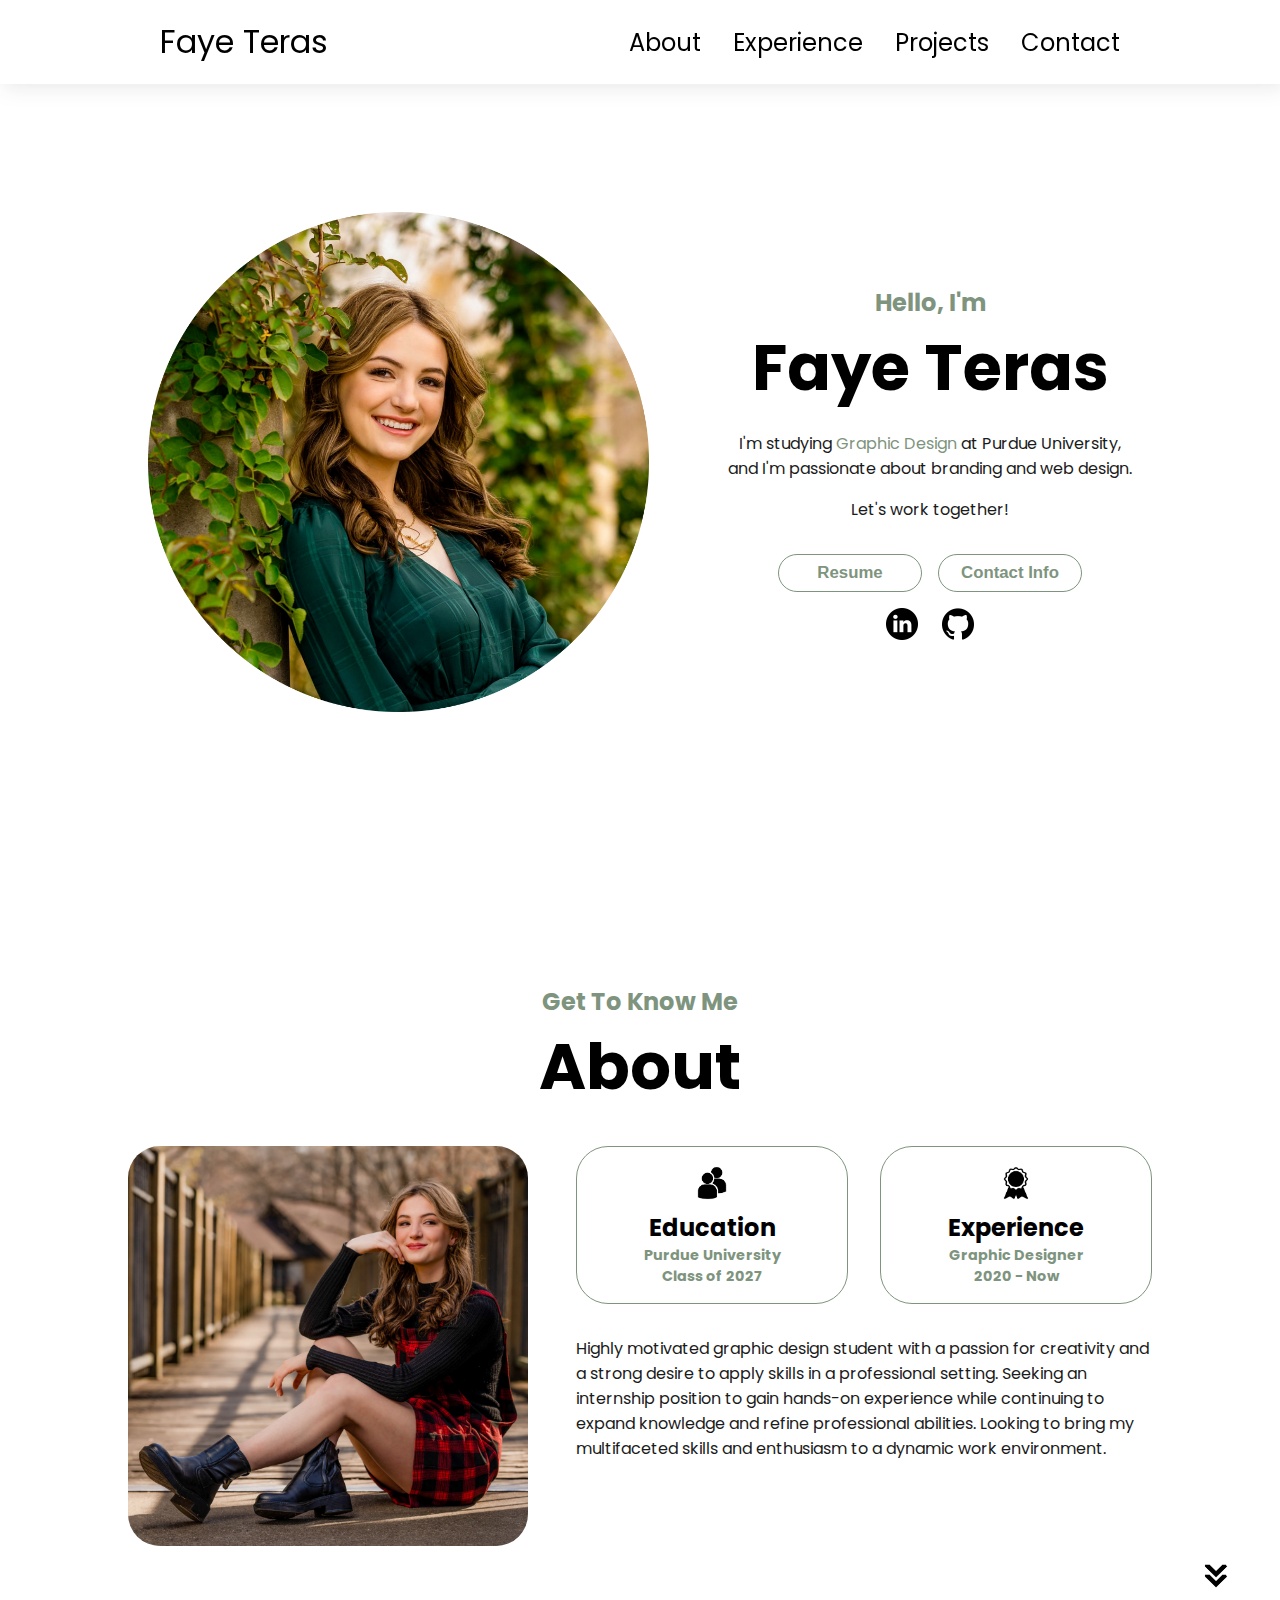
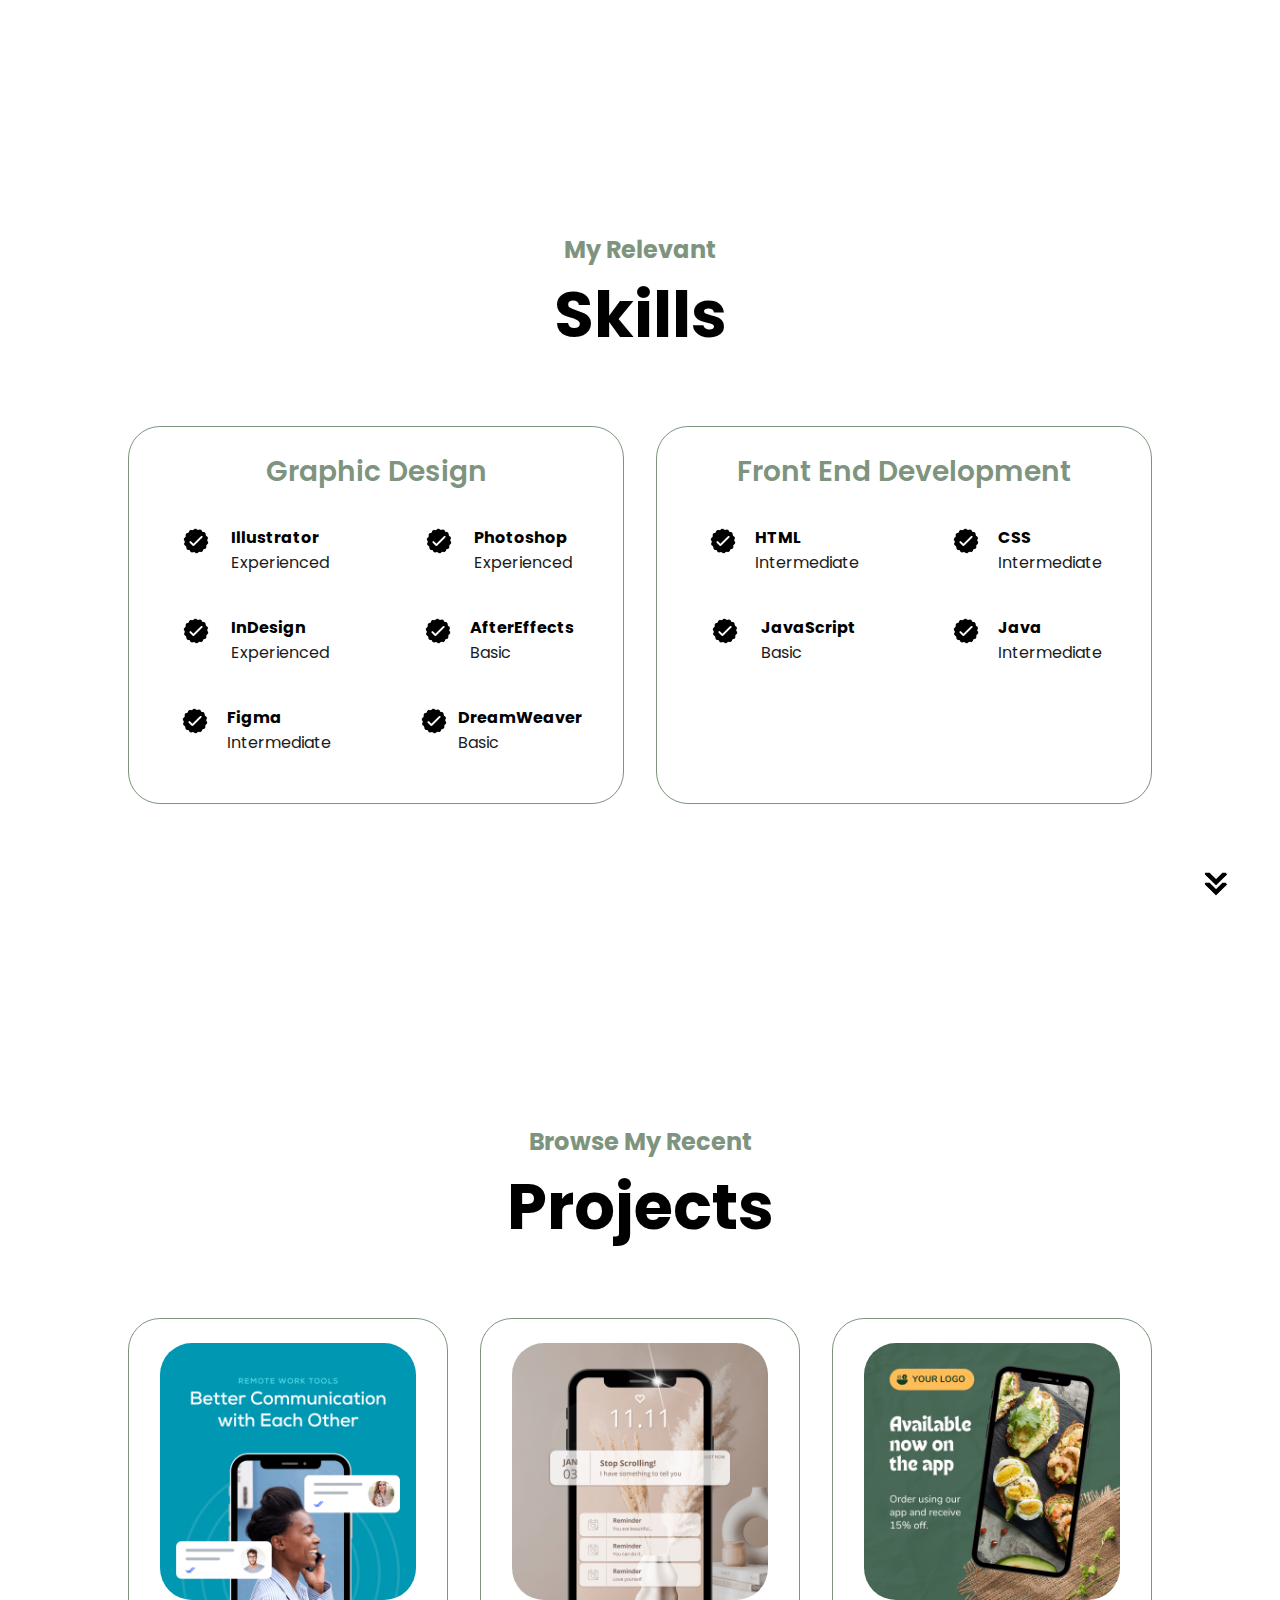
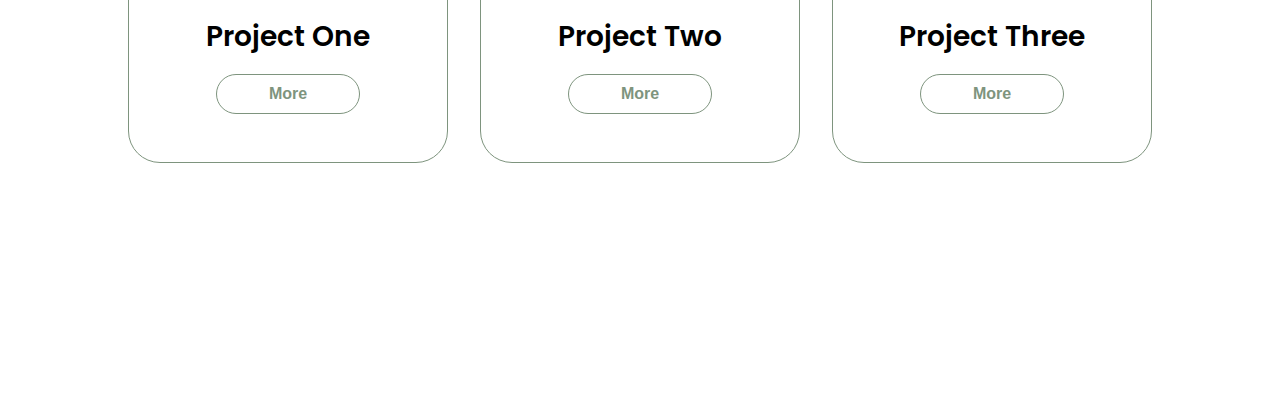
==== commit adfcbcf1: "Update" ====
--- a/index.html
+++ b/index.html
@@ -15,7 +15,7 @@
         <ul class="nav-links">
           <li><a href="#about">About</a></li>
           <li><a href="#experience">Experience</a></li>
-          <li><a href=projects.html>Projects</a></li>
+          <li><a href="projects.html">Projects</a></li>
           <li><a href="#contact">Contact</a></li>
         </ul>
       </div>
@@ -32,7 +32,7 @@
         <div class="menu-links">
           <li><a href="#about" onclick="toggleMenu()">About</a></li>
           <li><a href="#experience" onclick="toggleMenu()">Experience</a></li>
-          <li><a href="#projects" onclick="toggleMenu()">Projects</a></li>
+          <li><a href="projects.html" onclick="toggleMenu()">Projects</a></li>
           <li><a href="#contact" onclick="toggleMenu()">Contact</a></li>
         </div>
       </div>
--- a/style.css
+++ b/style.css
@@ -44,6 +44,15 @@
     }
 
 /* DESKTOP NAV                  #region*/
+    #desktop-nav {
+        position: sticky;
+        z-index: 2;
+        top: 0;
+        padding: 10px 10px;
+        background: #ffffff;
+        filter: drop-shadow(rgb(40, 43, 43, 0.1) 0.25rem 0.25rem 10px);
+    }    
+
     nav,
     .nav-links {
         display: flex;
@@ -52,7 +61,7 @@
     nav {
         justify-content: space-around;
         align-items: center;
-        height: 17vh;
+        height: 4rem;
     }
 
     .nav-links {
@@ -432,7 +441,7 @@
         display: flex;
         flex-wrap: wrap;
         justify-content: left;
-        padding: 2rem 5rem 15rem 5rem;
+        padding: 5rem 10rem 10rem 10rem;
         margin: 0;
         width: 80;
     }
@@ -462,7 +471,7 @@
 
     .p1 {
         padding: 0;
-        margin: 2rem 8rem;
+        margin: 2rem 5rem;
     }
 
     .p1-container {
@@ -660,11 +669,15 @@
 
     article {
         justify-content: flex-start;
-        width: 9rem;
+        width: 8rem;
     }
 
     article h3 {
-        font-size: 90%;
+        font-size: 110%;
+    }
+
+    article {
+        font-size: 80%;
     }
 
     .graphic {
@@ -706,4 +719,47 @@
     .p1 .btn {
         width: 100%; /* Make buttons full width */
     }
+
+    /* PROJECTS */
+        .page-header {
+            padding: 2rem;
+        }
+
+        .page-title {
+            font-size: 450%;
+        }
+
+        .projects-summary {
+            display: none;
+        }
+
+        .design-types {
+            width: 100%;
+            font-size: 90%;
+            flex-direction: column;
+            gap: 4rem;
+        }
+
+        .p1 {
+            margin: 1rem;
+        }
+
+        .p1-container {
+            padding: 1.5rem;
+            text-align: left;
+        }
+
+        .p1 h2 {
+            font-size: 200%;
+        }
+
+        .p1 p {
+            font-size: 90%;
+        }
+
+        .p1 .btn {
+            width: 50%;
+            font-size: 90%;
+        }
 }
+
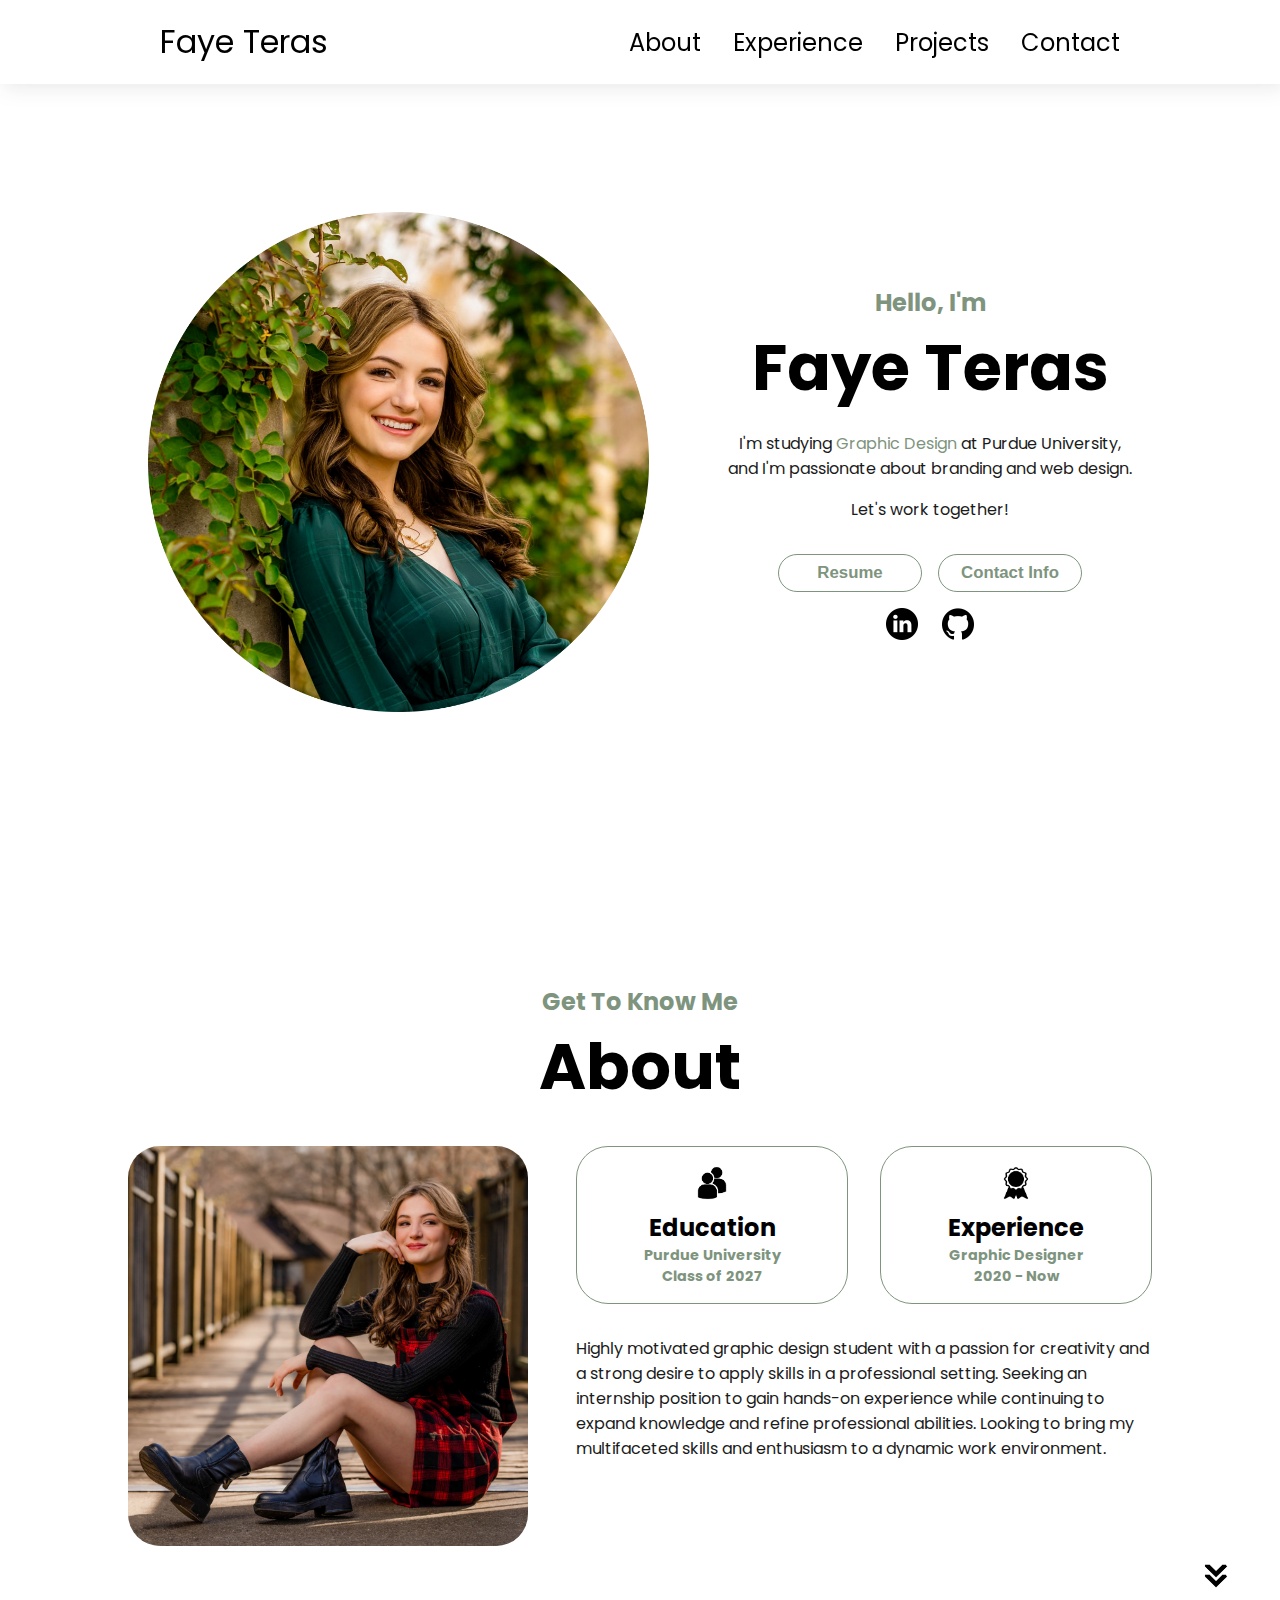
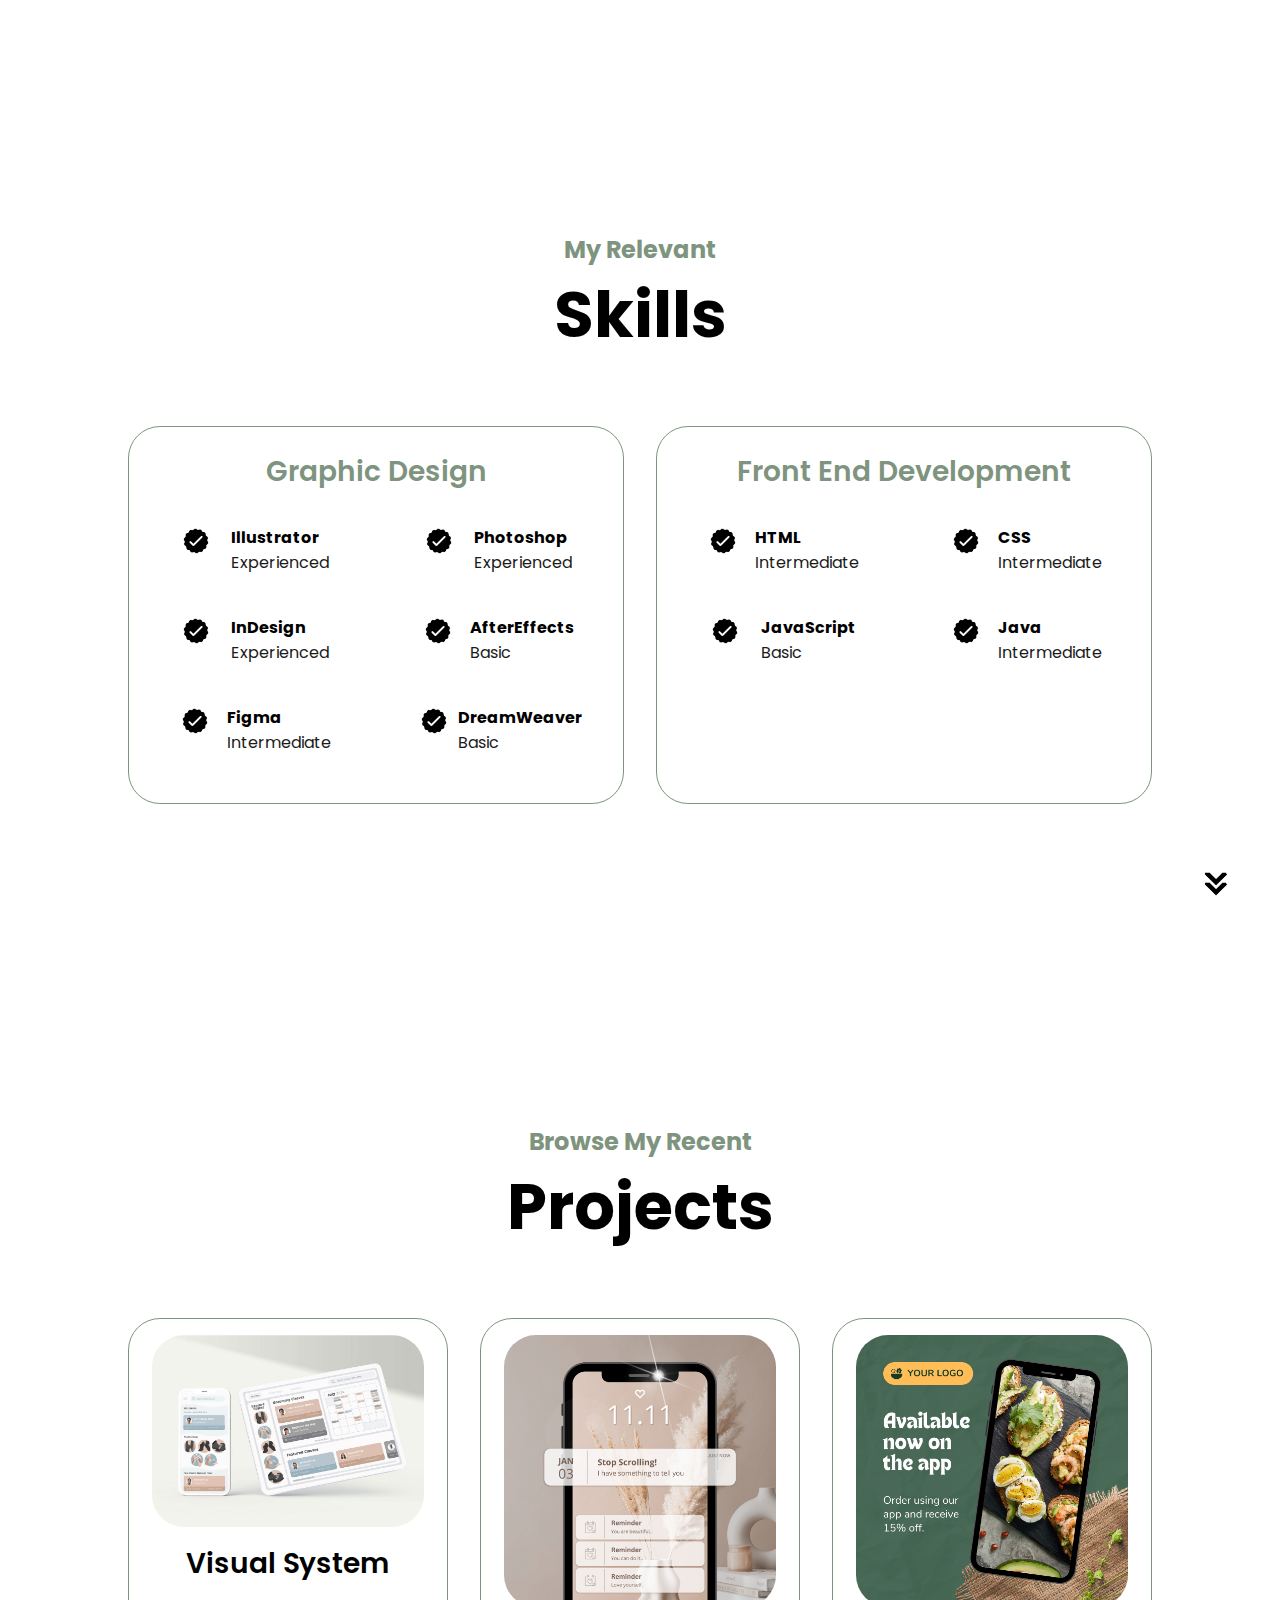
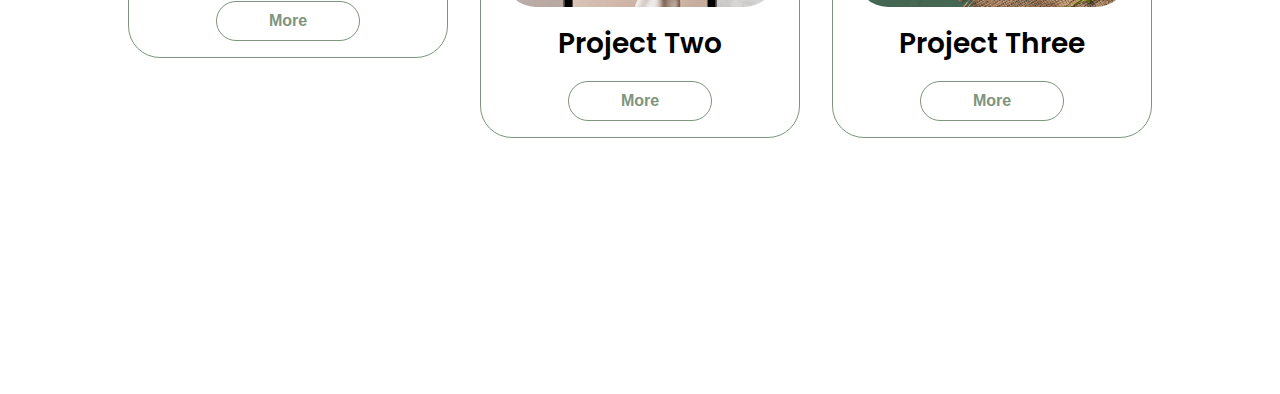
==== commit b420c02c: "Project 2" ====
--- a/index.html
+++ b/index.html
@@ -268,17 +268,17 @@
         <div class="details-containers color-container">
           <div class="article-container">
             <img
-              src="./assets/project-1.png"
-              alt="Project 1"
+              src="./assets/app-mockups.jpg"
+              alt="Visual System"
               class="project-img"
             />
           </div>
-          <h2 class="experience-sub-title project-title">Project One</h2>
+          <h2 class="experience-sub-title project-title">Visual System</h2>
           <div class="button-container">
             <a href="projects.html">
               <button
                 class="btn btn-color-2 project-btn"
-                onclick="location.href='https://github.com/fayeteras'"
+                onclick="location.href='projects.html'"
               >
                 More
               </button>
--- a/style.css
+++ b/style.css
@@ -423,6 +423,10 @@
         margin-bottom: 1rem;
     }
 
+    #projects .details-containers {
+        padding: 1rem;
+    }
+
     .button-container {
         display: flex;
         flex-direction: row;
@@ -469,12 +473,12 @@
         font-weight: lighter;
     }
 
-    .p1 {
+    .p {
         padding: 0;
         margin: 2rem 5rem;
     }
 
-    .p1-container {
+    .p-container {
         display: flex;
         flex-wrap: wrap;
         overflow: hidden;
@@ -492,7 +496,7 @@
         text-align: left;
     }
 
-    .p1 h2 {
+    .p h2 {
         font-size: 300%;
         color: rgb(126, 148, 126);
     }
@@ -502,12 +506,12 @@
         border-radius: 1rem;
     }
 
-    .p1 .btn {
+    .p .btn {
         margin-top: 1rem;
     }
 
-    .p1 p {
-        padding-top: 1rem;
+    .p p {
+        padding: 1rem 0;
     }
 
 
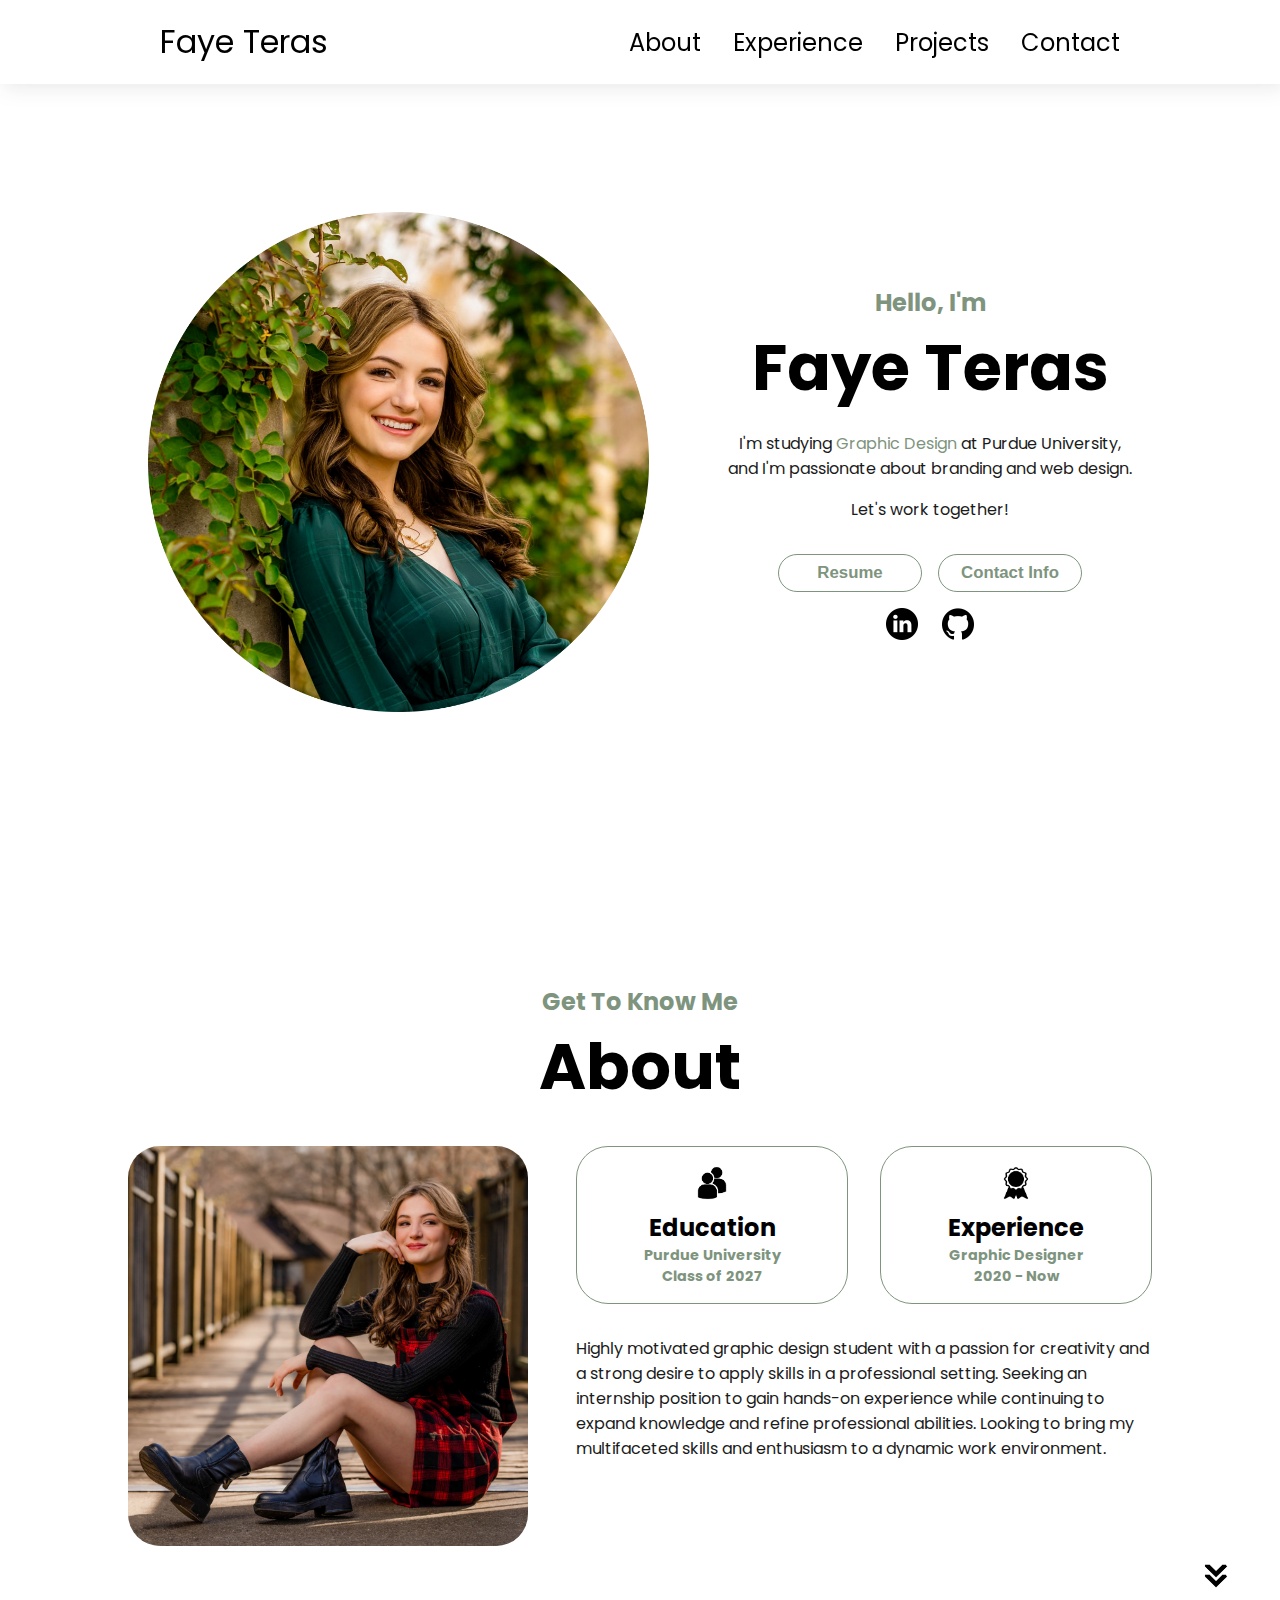
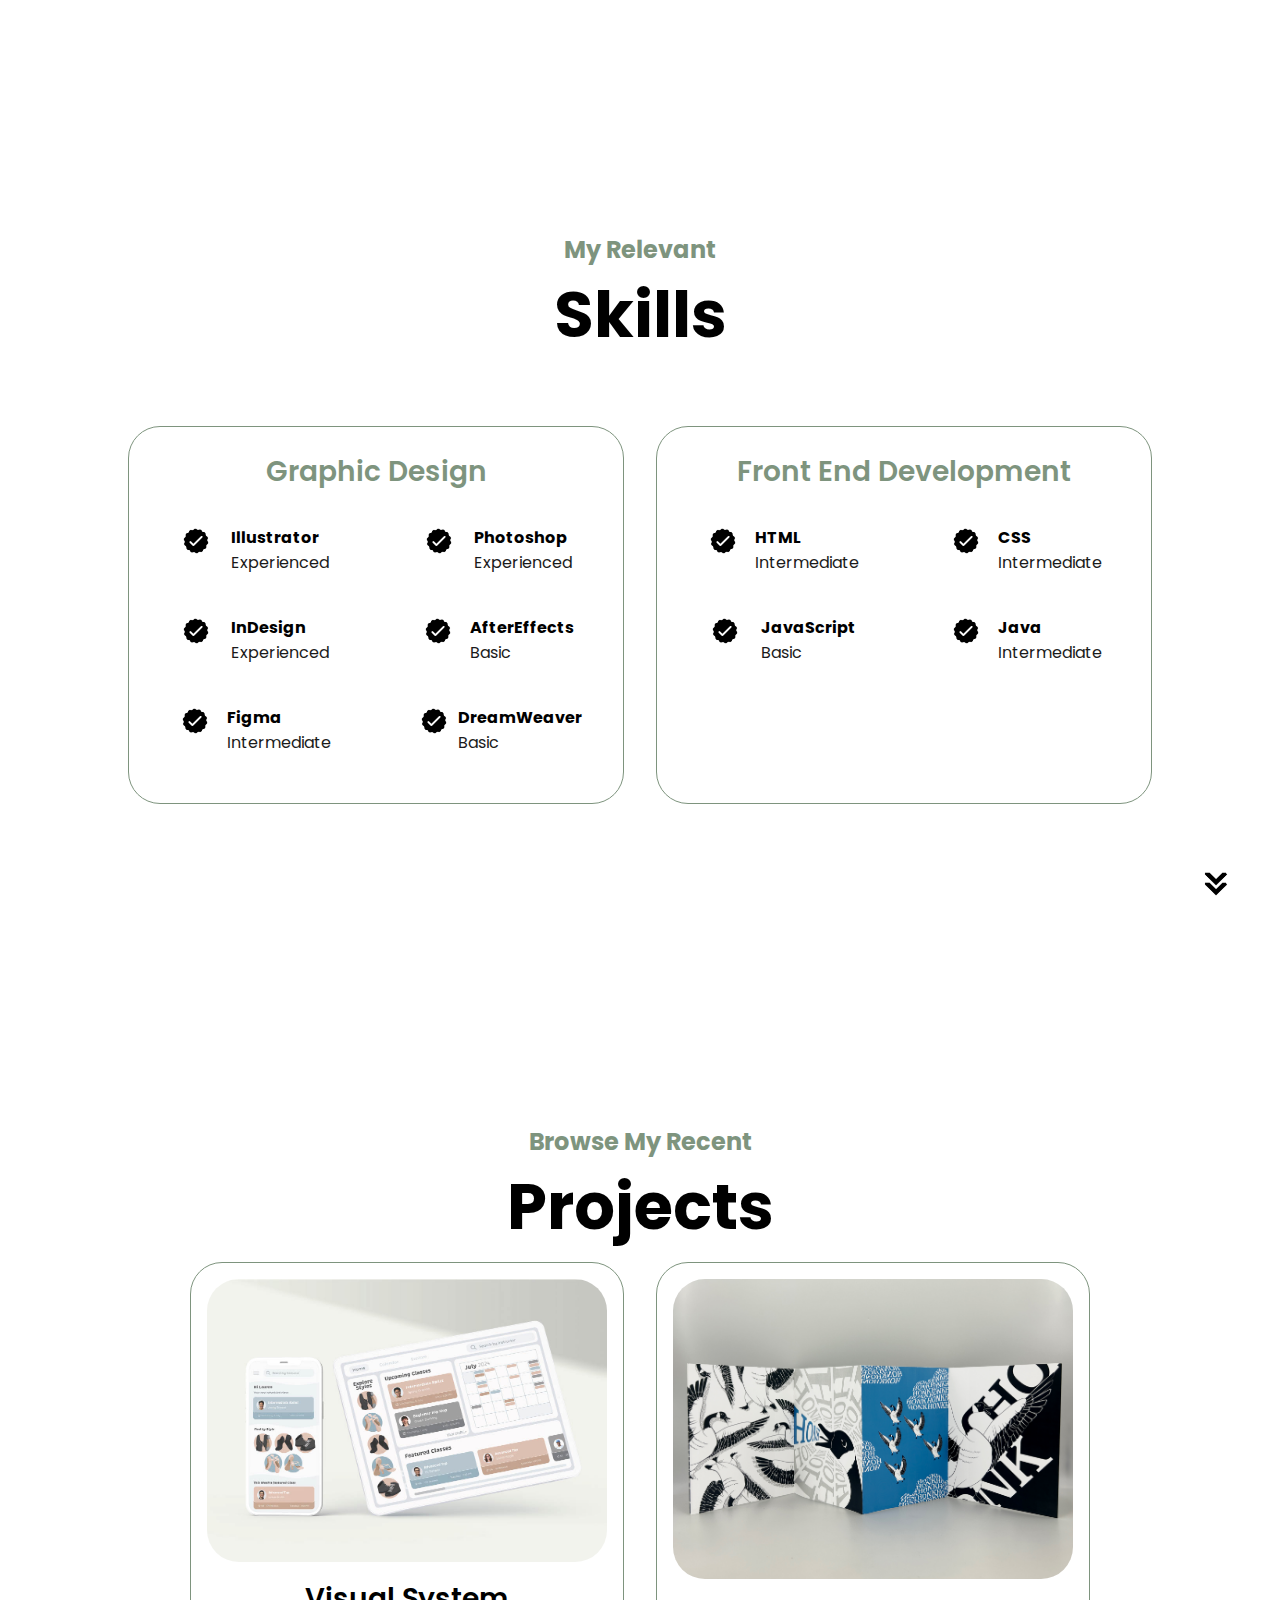
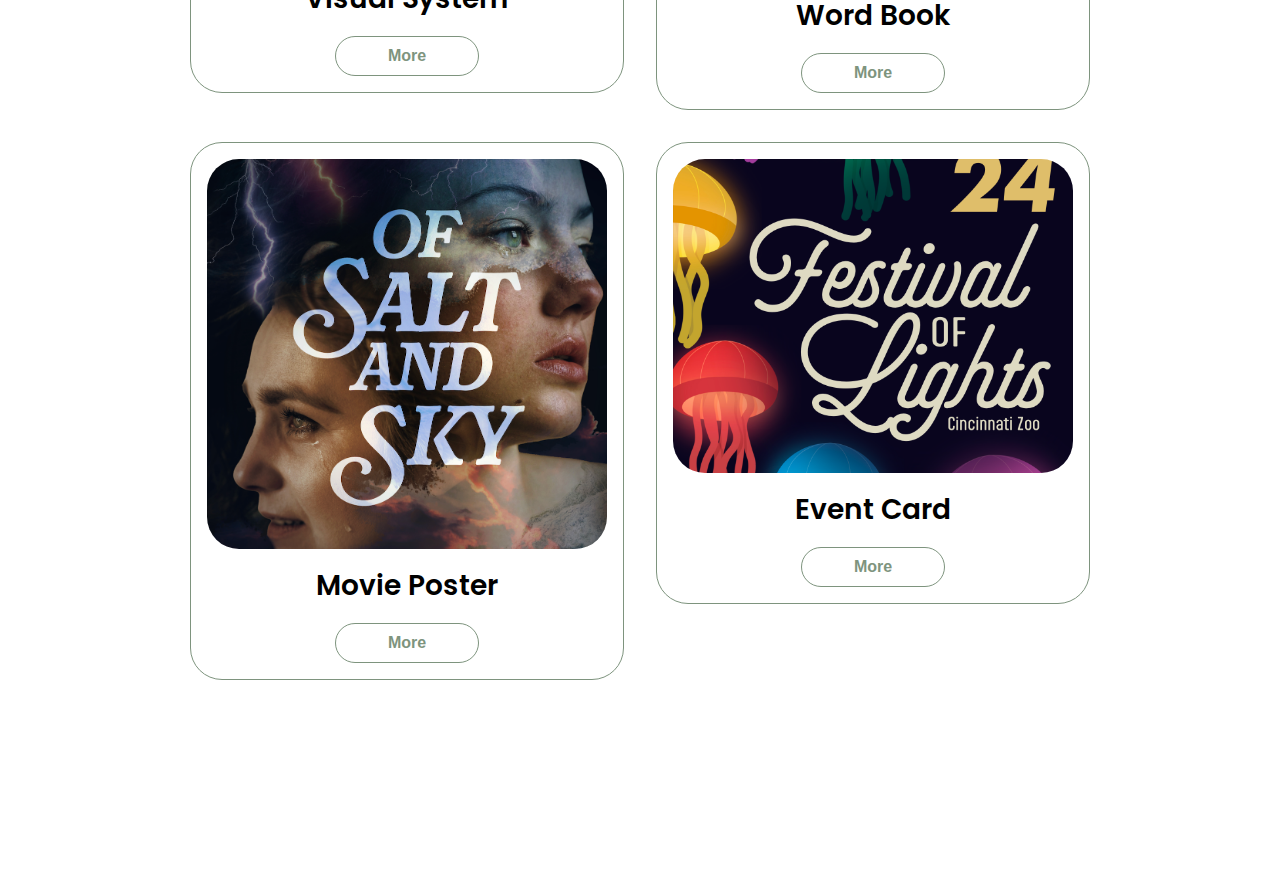
==== commit cdab78b7: "Update" ====
--- a/index.html
+++ b/index.html
@@ -16,7 +16,7 @@
           <li><a href="#about">About</a></li>
           <li><a href="#experience">Experience</a></li>
           <li><a href="projects.html">Projects</a></li>
-          <li><a href="#contact">Contact</a></li>
+          <li><a href="mailto:faye.teras@gmail.com">Contact</a></li>
         </ul>
       </div>
     </nav>
@@ -33,7 +33,7 @@
           <li><a href="#about" onclick="toggleMenu()">About</a></li>
           <li><a href="#experience" onclick="toggleMenu()">Experience</a></li>
           <li><a href="projects.html" onclick="toggleMenu()">Projects</a></li>
-          <li><a href="#contact" onclick="toggleMenu()">Contact</a></li>
+          <li><a href="mailto:faye.teras@gmail.com" onclick="toggleMenu()">Contact</a></li>
         </div>
       </div>
     </nav>
@@ -278,7 +278,7 @@
             <a href="projects.html">
               <button
                 class="btn btn-color-2 project-btn"
-                onclick="location.href='projects.html'"
+                onclick="location.href='projects.html.p1'"
               >
                 More
               </button>
@@ -288,17 +288,17 @@
         <div class="details-containers color-container">
           <div class="article-container">
             <img
-              src="./assets/project-2.png"
-              alt="Project 2"
+              src="./assets/p2-pages.jpg"
+              alt="Word Book"
               class="project-img"
             />
           </div>
-          <h2 class="experience-sub-title project-title">Project Two</h2>
+          <h2 class="experience-sub-title project-title">Word Book</h2>
           <div class="button-container">
             <a href="projects.html">
               <button
                 class="btn btn-color-2 project-btn"
-                onclick="location.href='https://github.com/'"
+                onclick="location.href='projects.html.p2'"
               >
                 More
               </button>
@@ -308,23 +308,43 @@
         <div class="details-containers color-container">
           <div class="article-container">
             <img
-              src="./assets/project-3.png"
-              alt="Project 3"
+              src="./assets/p3-poster-display.png"
+              alt="Movie Poster"
               class="project-img"
             />
           </div>
-          <h2 class="experience-sub-title project-title">Project Three</h2>
+          <h2 class="experience-sub-title project-title">Movie Poster</h2>
           <div class="button-container">
             <a href="projects.html">
               <button
                 class="btn btn-color-2 project-btn"
-                onclick="location.href='https://github.com/fayeteras'"
+                onclick="location.href='projects.html.p3'"
               >
                 More
               </button>
             </a>
           </div>
         </div>
+        <div class="details-containers color-container">
+          <div class="article-container">
+            <img
+              src="./assets/p4-eventcard-display.jpg"
+              alt="Event Card"
+              class="project-img"
+            />
+          </div>
+          <h2 class="experience-sub-title project-title">Event Card</h2>
+          <div class="button-container">
+            <a href="projects.html">
+              <button
+                class="btn btn-color-2 project-btn"
+                onclick="location.href='projects.html.p4'"
+              >
+                More
+              </button>
+            </a>
+          </div>
+        </div>
       </div>
     </section>
 
--- a/style.css
+++ b/style.css
@@ -402,42 +402,72 @@
     }
 
 /* PROJECTS #region */
-    #projects {
-        position: relative;
+#projects {
+    position: relative;
+}
+
+#projects .experience-details-container {
+    height: auto;
+    display: flex;
+    flex-wrap: wrap;
+    gap: 1rem; /* Adds space between items */
+    justify-content: center; /* Centers the items within the container */
+}
+
+.color-container {
+    background-color: rgb(255, 255, 255);
+    height: 100%; /* Ensure each container stretches to full height */
+    flex: 1 1 20rem; /* Allow the items to grow or shrink, but maintain a minimum size */
+    max-width: 25rem; /* Limit the maximum width of each container */
+    display: flex;
+    flex-direction: column;
+    margin: 0.5rem; /* Adds some spacing around each item */
+}
+
+.project-title {
+    color: black;
+    margin-bottom: 1rem;
+}
+
+.project-img {
+    border-radius: 2rem;
+    width: 95%;
+    margin-bottom: 1rem;
+    flex-grow: 1; /* Ensures the image takes as much space as available */
+}
+
+#projects .details-containers {
+    padding: 1rem;
+    display: flex;
+    flex-direction: column;
+    justify-content: space-between;
+}
+
+.button-container {
+    display: flex;
+    flex-direction: row;
+    justify-content: center;
+}
+
+.project-btn {
+    height: 2.5rem;
+    font-size: medium;
+    min-width: 6rem;
+}
+
+/* Make sure the project sections are the same size, even when the screen is smaller */
+@media (max-width: 768px) {
+    #projects .experience-details-container {
+        flex-direction: column;
     }
 
     .color-container {
-        background-color: rgb(255, 255, 255);
-        height: fit-content;
-        min-width: 10rem;
-    }
-
-    .project-title {
-        color: black;
-        margin-bottom: 1rem;
-    }
-
-    .project-img {
-        border-radius: 2rem;
-        width: 95%;
-        margin-bottom: 1rem;
-    }
-
-    #projects .details-containers {
-        padding: 1rem;
-    }
-
-    .button-container {
-        display: flex;
-        flex-direction: row;
-        justify-content: center;
-    }
-
-    .project-btn {
-        height: 2.5rem;
-        font-size: medium;
-        min-width: 6rem;
-    }
+        width: 100%;
+        height: auto; /* Adjust height as needed for smaller screens */
+        max-width: none; /* Allow the containers to take full width on small screens */
+    }
+}
+
 /* #endregion */
 
 /* Projects */
@@ -475,7 +505,7 @@
 
     .p {
         padding: 0;
-        margin: 2rem 5rem;
+        margin: 5rem;
     }
 
     .p-container {
@@ -514,6 +544,55 @@
         padding: 1rem 0;
     }
 
+    .p3 .p-container
+    {
+        display: grid;
+        grid-template-columns: repeat(6, 1fr); /* 6 equal columns */
+        grid-auto-rows: auto; /* Automatically adjusts row height based on content */
+        gap: 1rem;
+        padding: 2rem;
+        border: rgb(126, 148, 126) 0.1rem solid;
+        border-radius: 2rem;
+        place-items: center; /* Centers content within grid cells */
+        justify-content: center;
+        grid-template-areas:
+            "container-1 container-1 container-1 container-2 container-2 container-2"
+            "container-3 container-3 container-4 container-4 container-5 container-5";
+    }
+    
+    /* Assign areas for containers */
+    .container-1 {
+        grid-area: container-1;
+    }
+
+    .container-2 {
+        grid-area: container-2;
+    }
+    .p3 .container-3 {
+        grid-area: container-3;
+    }
+    .p3 .container-4 {
+        grid-area: container-4;
+    }
+    .p3 .container-5 {
+        grid-area: container-5;
+    }
+
+
+    /* Responsive adjustments for smaller screens */
+    @media (max-width: 1000px) {
+        .p3 .p-container,
+        .p4 .p-container {
+            grid-template-columns: repeat(4, 1fr); /* Adjust to fewer columns */
+            grid-template-areas:
+                "container-1 container-1 container-1 container-1"
+                "container-2 container-2 container-3 container-3"
+                "container-4 container-4 container-5 container-5";
+        }
+    }
+    
+
+
 
     
 
@@ -693,6 +772,7 @@
         padding: 2rem 0;
     }
 
+
     .project-title {
         font-size: 1.5rem;
     }
@@ -707,7 +787,8 @@
     }
 
     #projects .details-containers {
-        height: fit-content;    }
+        height: fit-content;
+        }
 
     .page-header {
         flex-direction: row;
@@ -744,8 +825,8 @@
             gap: 4rem;
         }
 
-        .p1 {
-            margin: 1rem;
+        .p {
+            margin: 2rem;
         }
 
         .p1-container {
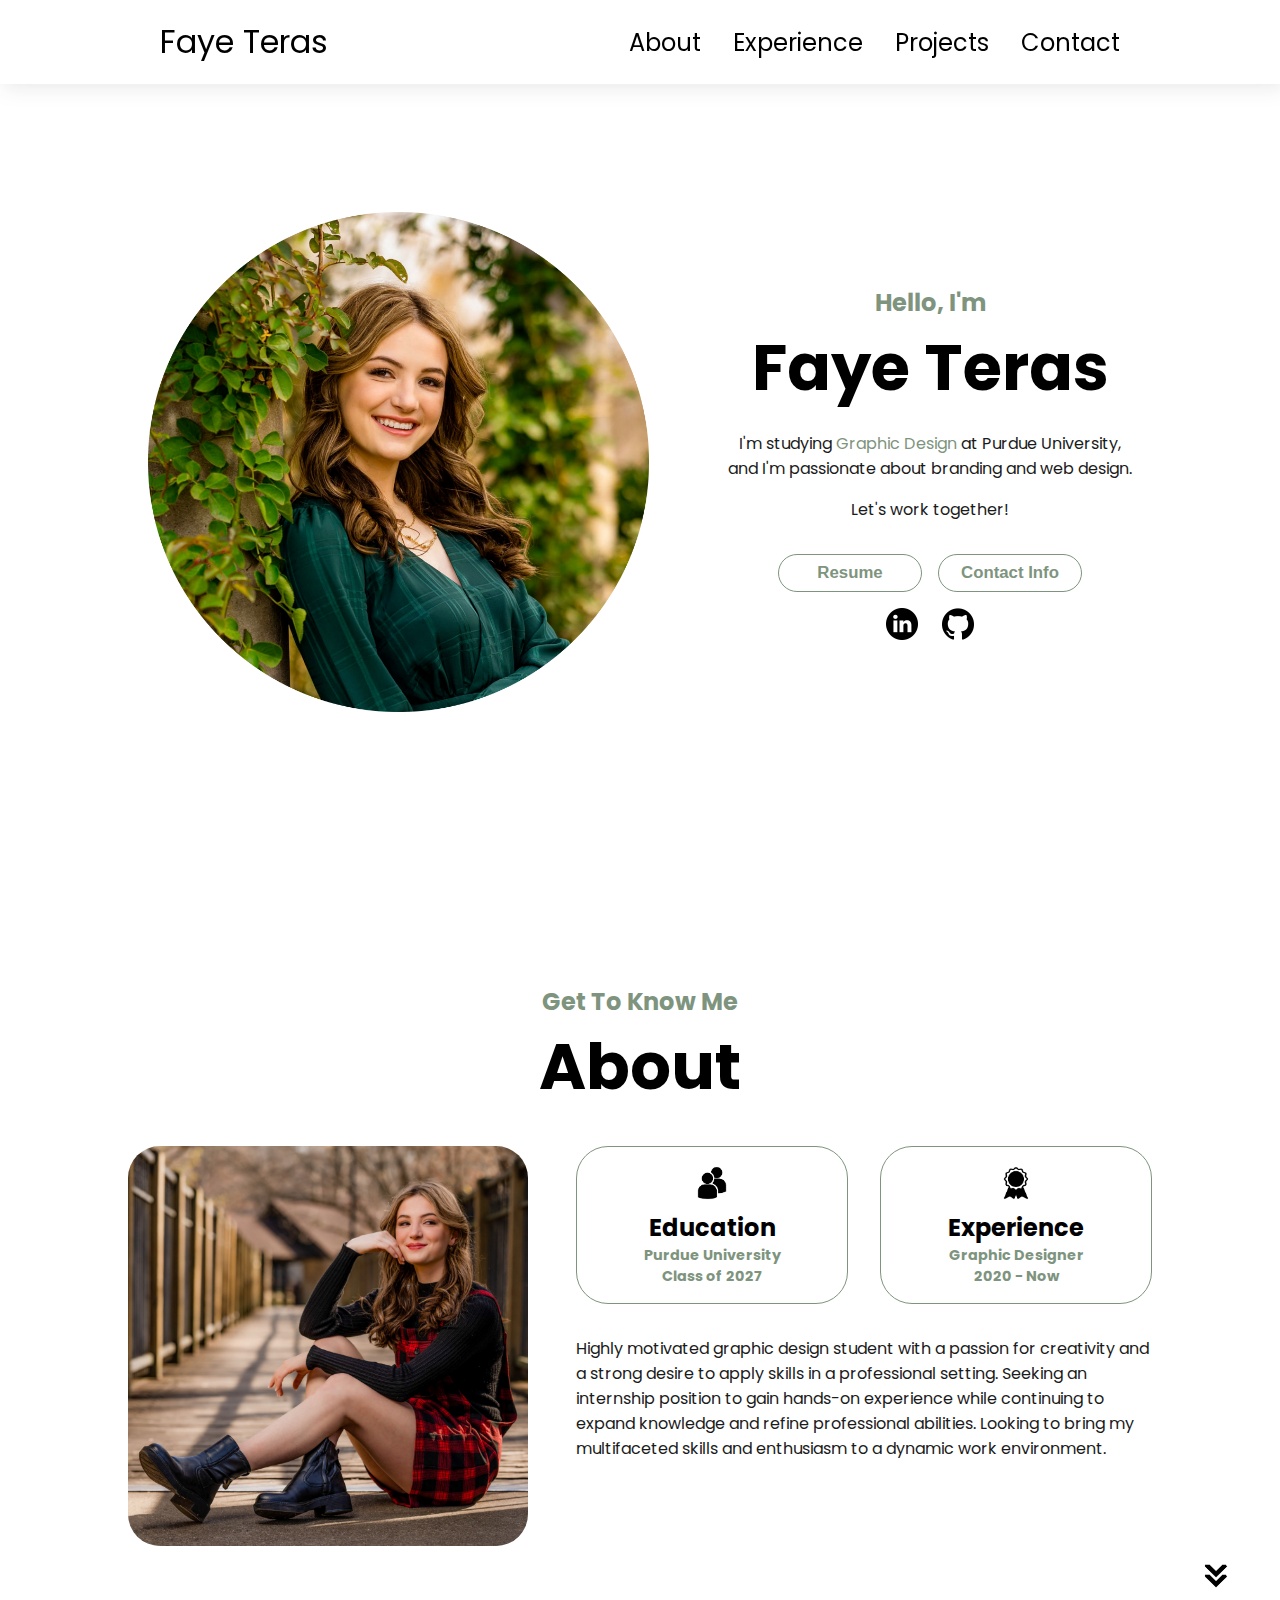
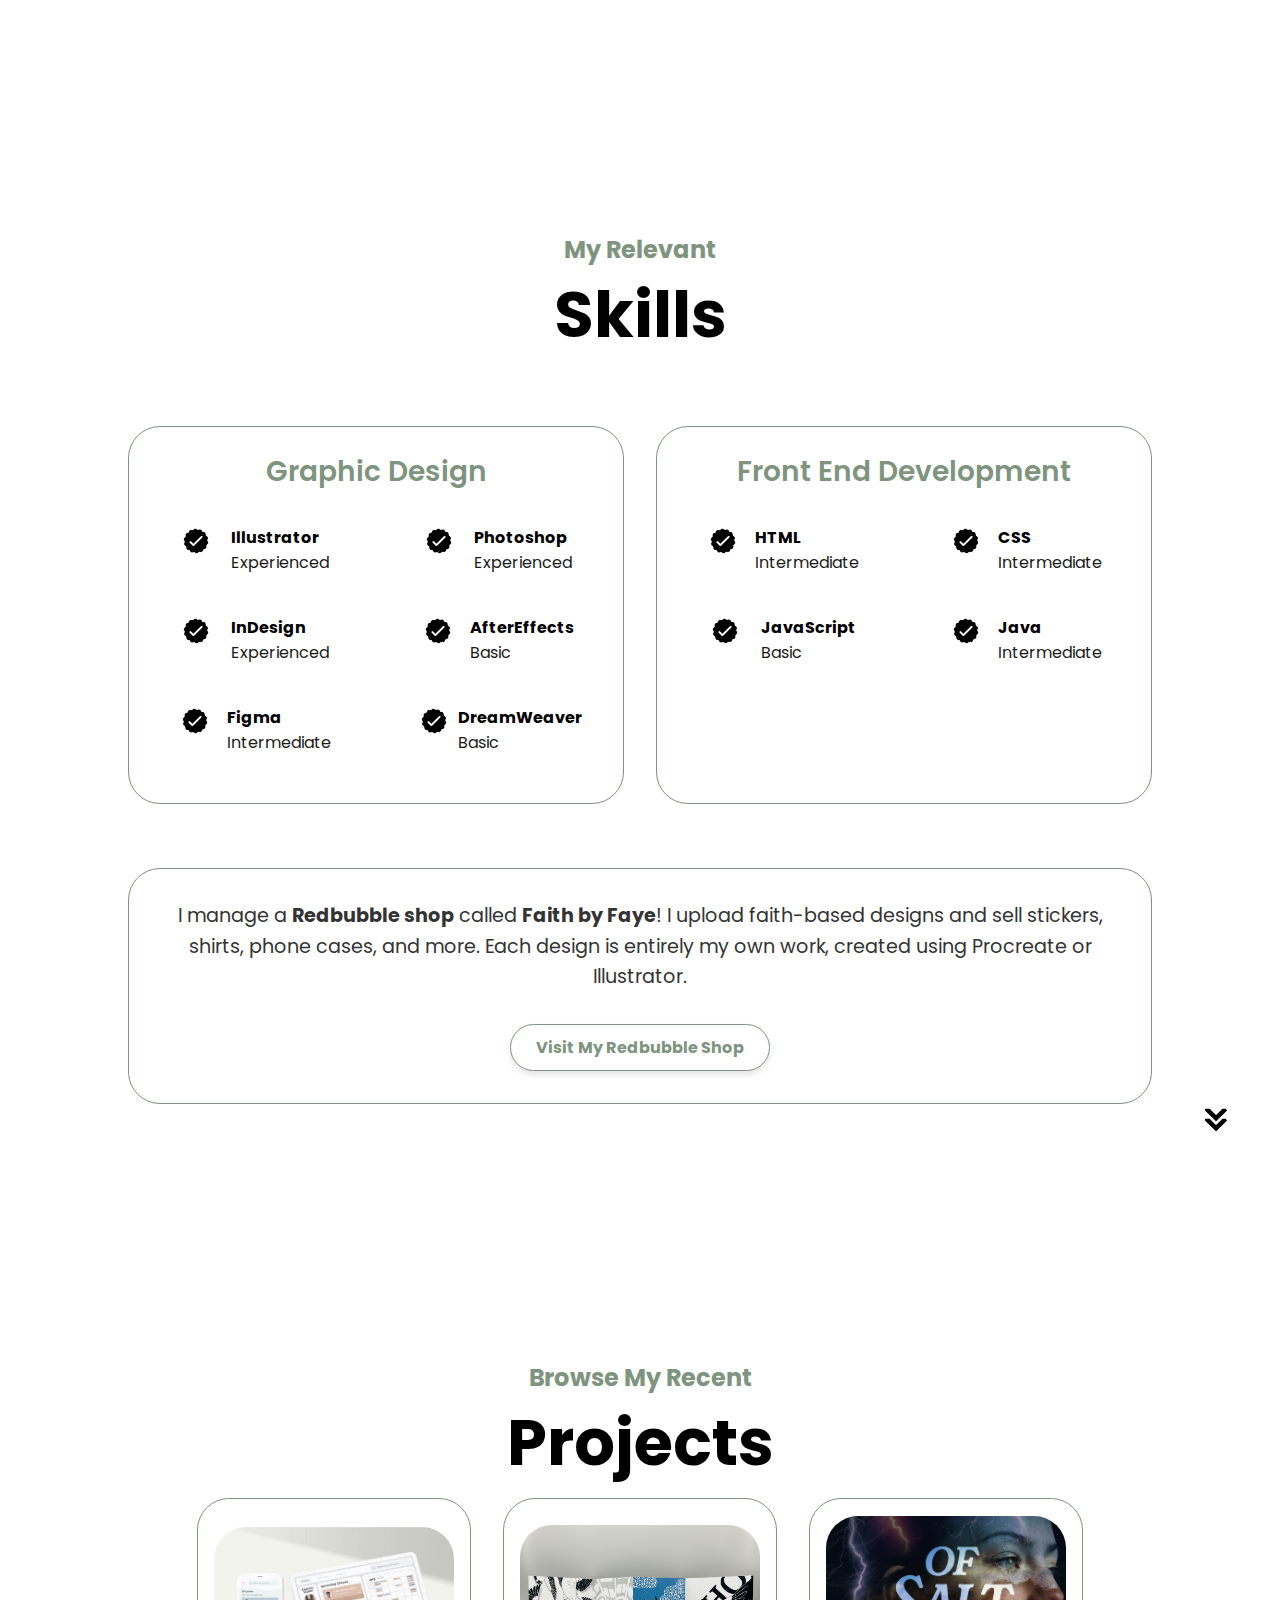
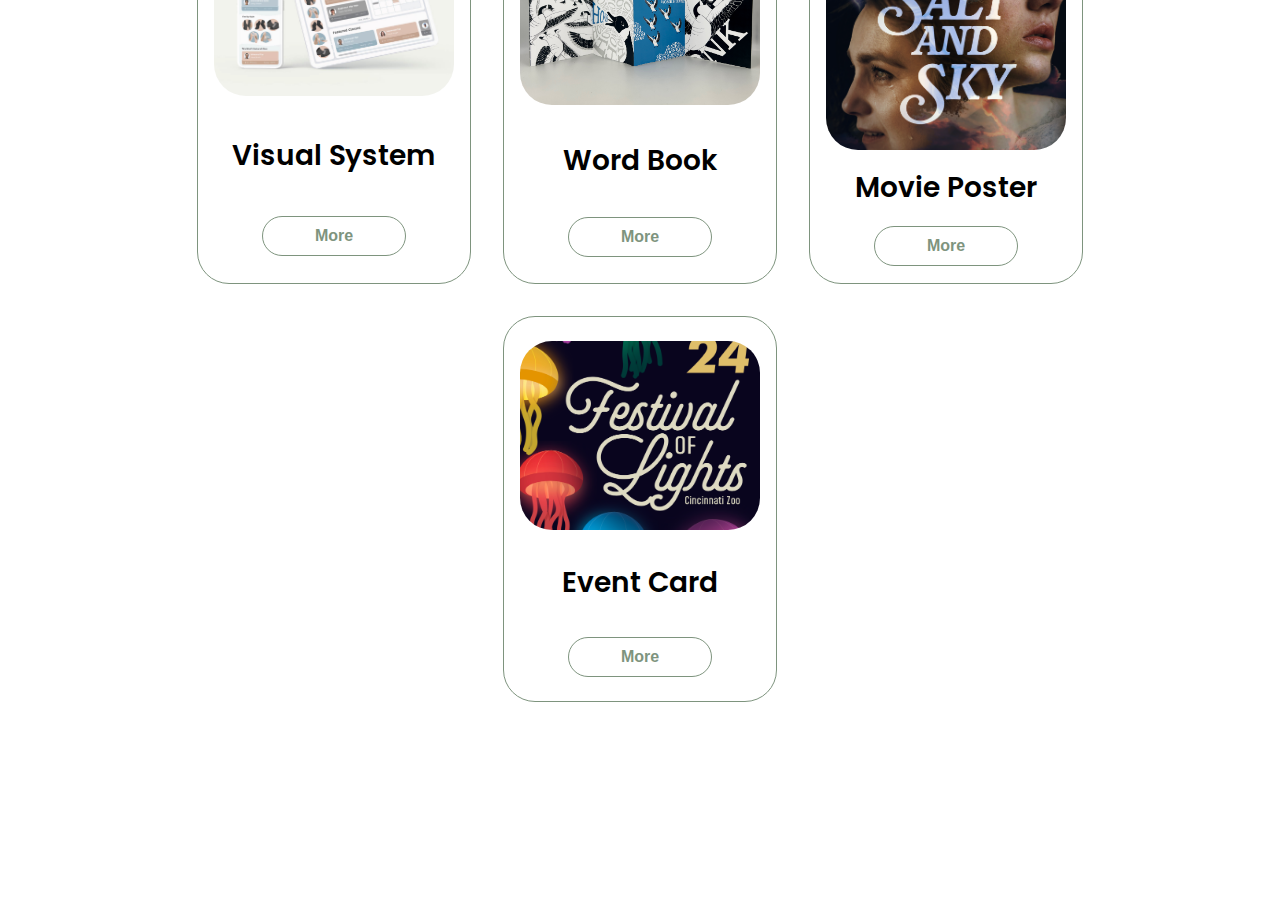
==== commit 47fe8c99: "Redbubble link" ====
--- a/index.html
+++ b/index.html
@@ -253,6 +253,14 @@
           </div>
         </div>
       </div>
+      <div class="experience-item">
+        <p class="experience-description">
+            I manage a <strong>Redbubble shop</strong> called <strong>Faith by Faye</strong>! I upload faith-based designs and sell stickers, shirts, phone cases, and more. Each design is entirely my own work, created using Procreate or Illustrator.
+        </p>
+        <a href="https://www.redbubble.com" target="_blank" class="redbubble-link">
+            Visit My Redbubble Shop
+        </a>
+    </div>    
       <img
         src="./assets/arrow.png"
         alt="Arrow icon"
--- a/style.css
+++ b/style.css
@@ -401,6 +401,48 @@
         height: 2rem;
     }
 
+    .experience-item {
+        margin: 0;
+        padding: 2rem;
+        background-color: #ffffff;
+        border: rgb(126, 148, 126) .1rem solid;
+        border-radius: 2rem;
+        text-align: center;
+    }
+
+    .experience-description {
+        font-size: 1.2rem;
+        line-height: 1.6;
+        color: #333;
+        margin-bottom: 15px;
+    }
+
+    .redbubble-link {
+        display: inline-block;
+        margin: 1rem 0 0 0;
+        padding: 10px 25px;
+        font-size: 1rem;
+        font-weight: bold;
+        text-decoration: none;
+        color: rgb(126, 148, 126);
+        background-color: white;
+        border-radius: 2rem;
+        border: rgb(126, 148, 126) 0.1rem solid;
+        box-shadow: 0 4px 6px rgba(0, 0, 0, 0.1);
+        transition: background-color 0.3s ease, transform 0.2s ease;
+    }
+
+    .redbubble-link:hover {
+        background-color: rgb(126, 148, 126);
+        transform: scale(1.05);
+        color: rgb(255, 255, 255);
+        text-decoration: none;
+    }
+
+    .redbubble-link:active {
+        transform: scale(0.98);
+    }
+
 /* PROJECTS #region */
 #projects {
     position: relative;
@@ -411,19 +453,19 @@
     display: flex;
     flex-wrap: wrap;
     gap: 1rem; /* Adds space between items */
-    justify-content: center; /* Centers the items within the container */
+    justify-content:center; /* Centers the items within the container */
 }
 
 .color-container {
+    width: fit-content;
     background-color: rgb(255, 255, 255);
-    height: 100%; /* Ensure each container stretches to full height */
-    flex: 1 1 20rem; /* Allow the items to grow or shrink, but maintain a minimum size */
-    max-width: 25rem; /* Limit the maximum width of each container */
     display: flex;
     flex-direction: column;
-    margin: 0.5rem; /* Adds some spacing around each item */
-}
-
+    height: fit-content;
+    margin: 0.5rem;
+}
+
+/* Project title and image styles */
 .project-title {
     color: black;
     margin-bottom: 1rem;
@@ -431,21 +473,21 @@
 
 .project-img {
     border-radius: 2rem;
-    width: 95%;
+    width: 100%; /* Ensure images fit the container */
+    min-width: 15rem;
+    max-width: 25rem;
+    height: auto; /* Maintain aspect ratio */
     margin-bottom: 1rem;
-    flex-grow: 1; /* Ensures the image takes as much space as available */
 }
 
 #projects .details-containers {
     padding: 1rem;
-    display: flex;
-    flex-direction: column;
-    justify-content: space-between;
+    justify-content: space-around;
+    flex: 1;
 }
 
 .button-container {
     display: flex;
-    flex-direction: row;
     justify-content: center;
 }
 
@@ -455,18 +497,17 @@
     min-width: 6rem;
 }
 
-/* Make sure the project sections are the same size, even when the screen is smaller */
-@media (max-width: 768px) {
-    #projects .experience-details-container {
-        flex-direction: column;
-    }
-
+/* Media queries for different screen sizes */
+@media (min-width: 900px) {
     .color-container {
-        width: 100%;
-        height: auto; /* Adjust height as needed for smaller screens */
-        max-width: none; /* Allow the containers to take full width on small screens */
-    }
-}
+        height: 22rem;
+    }
+    #projects .details-containers {
+        flex: 0;
+    }
+}
+
+
 
 /* #endregion */
 
